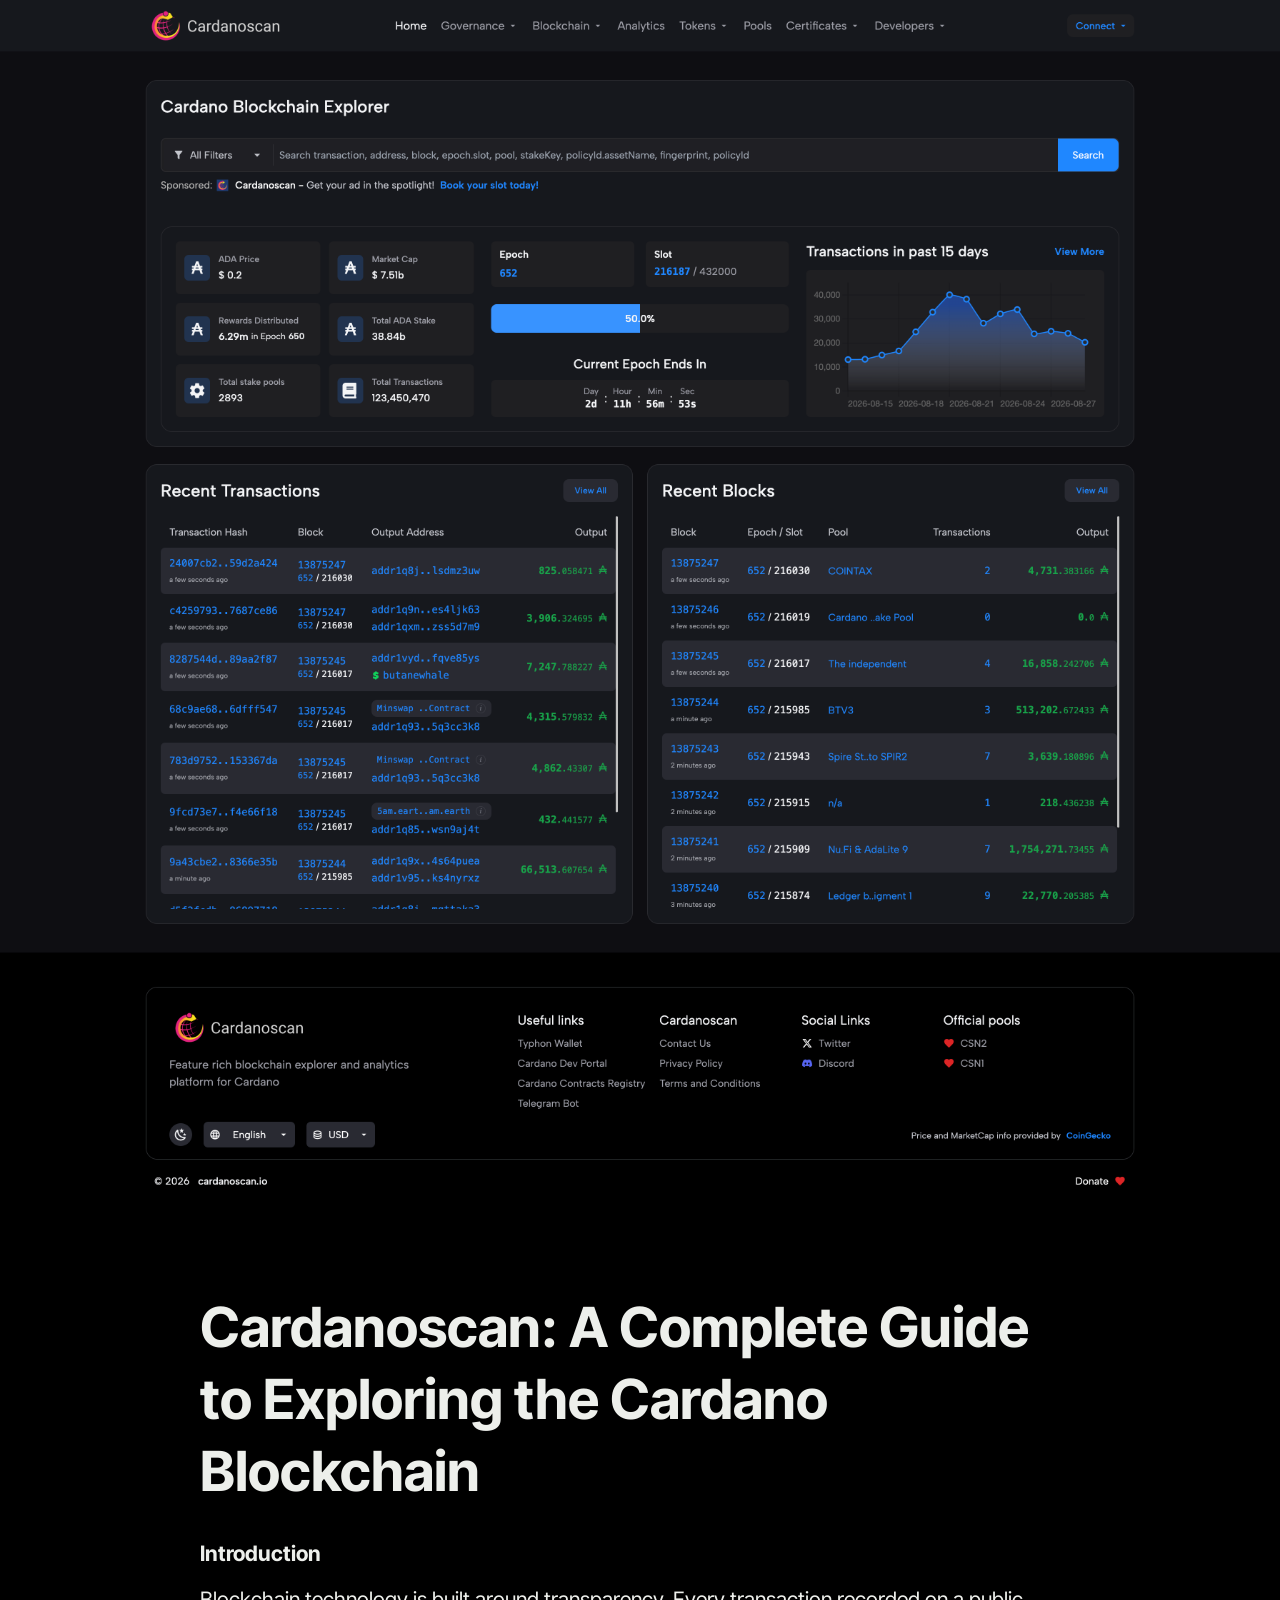
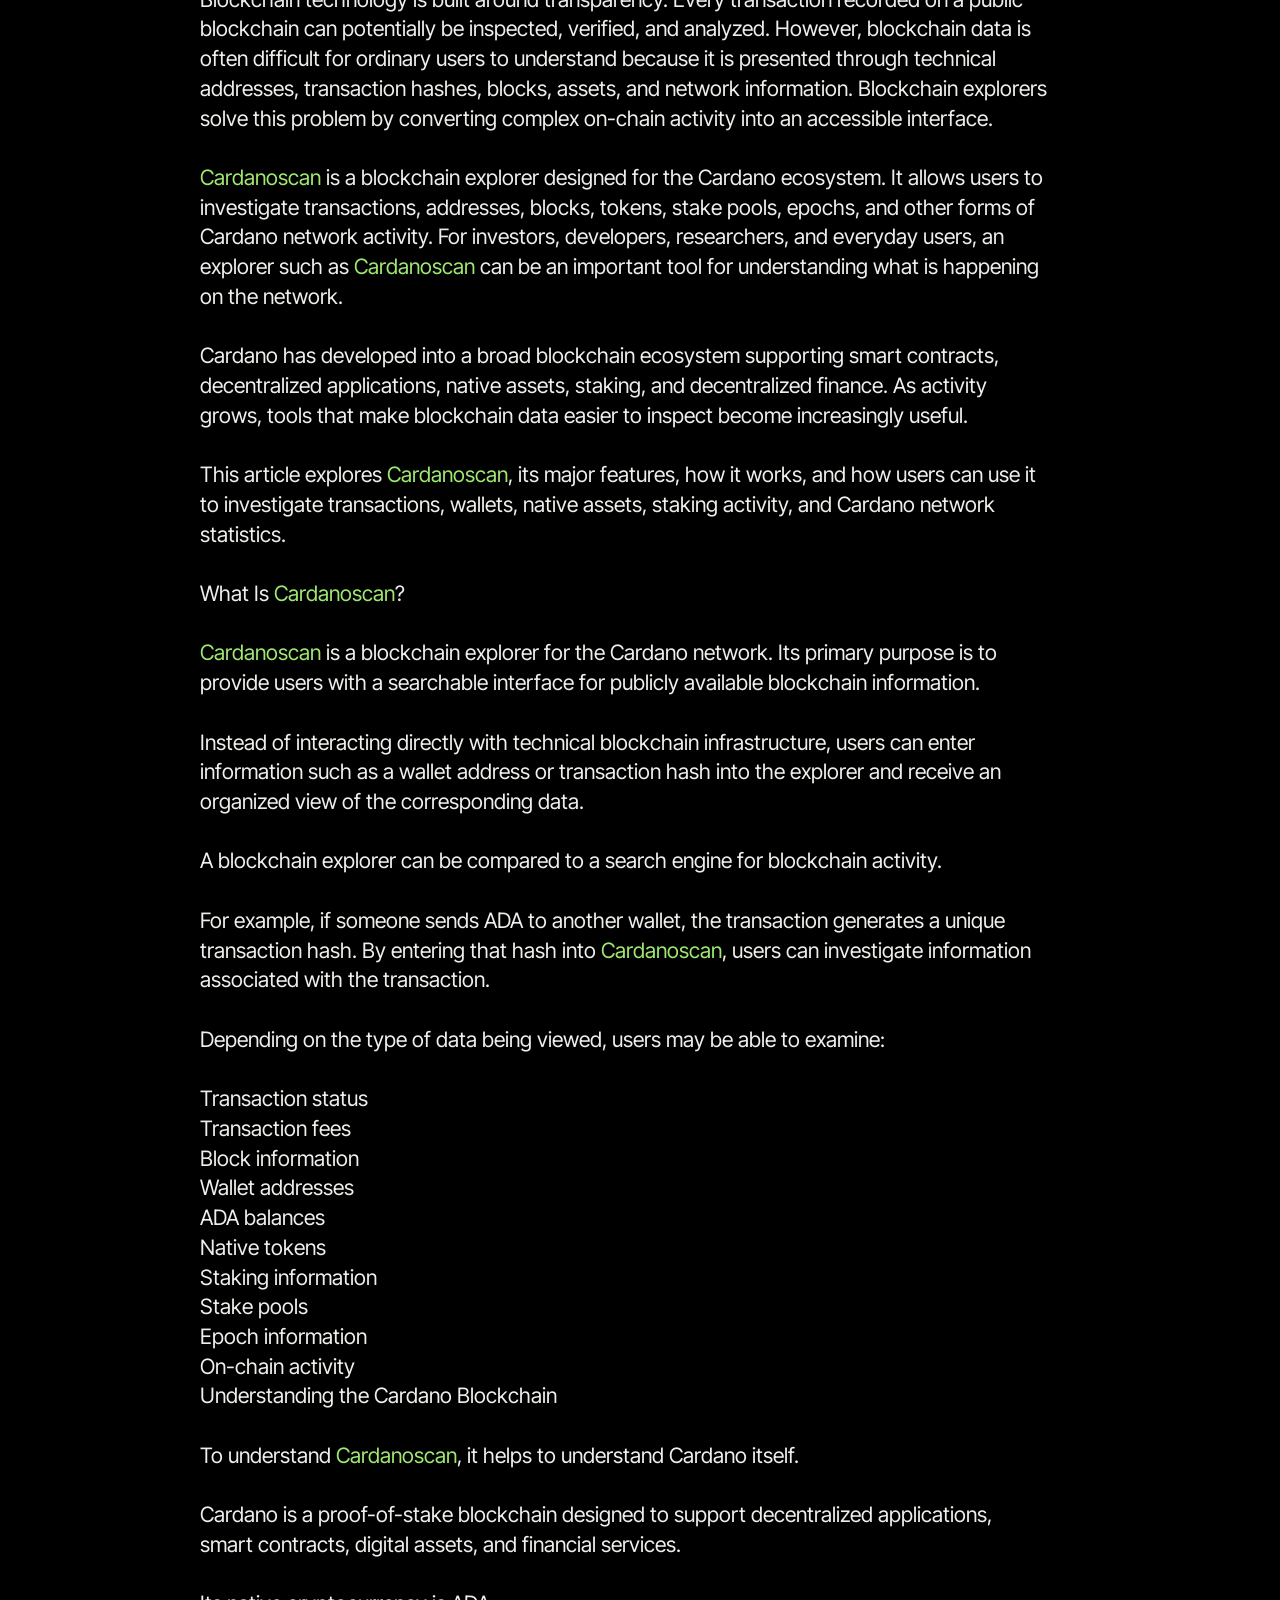
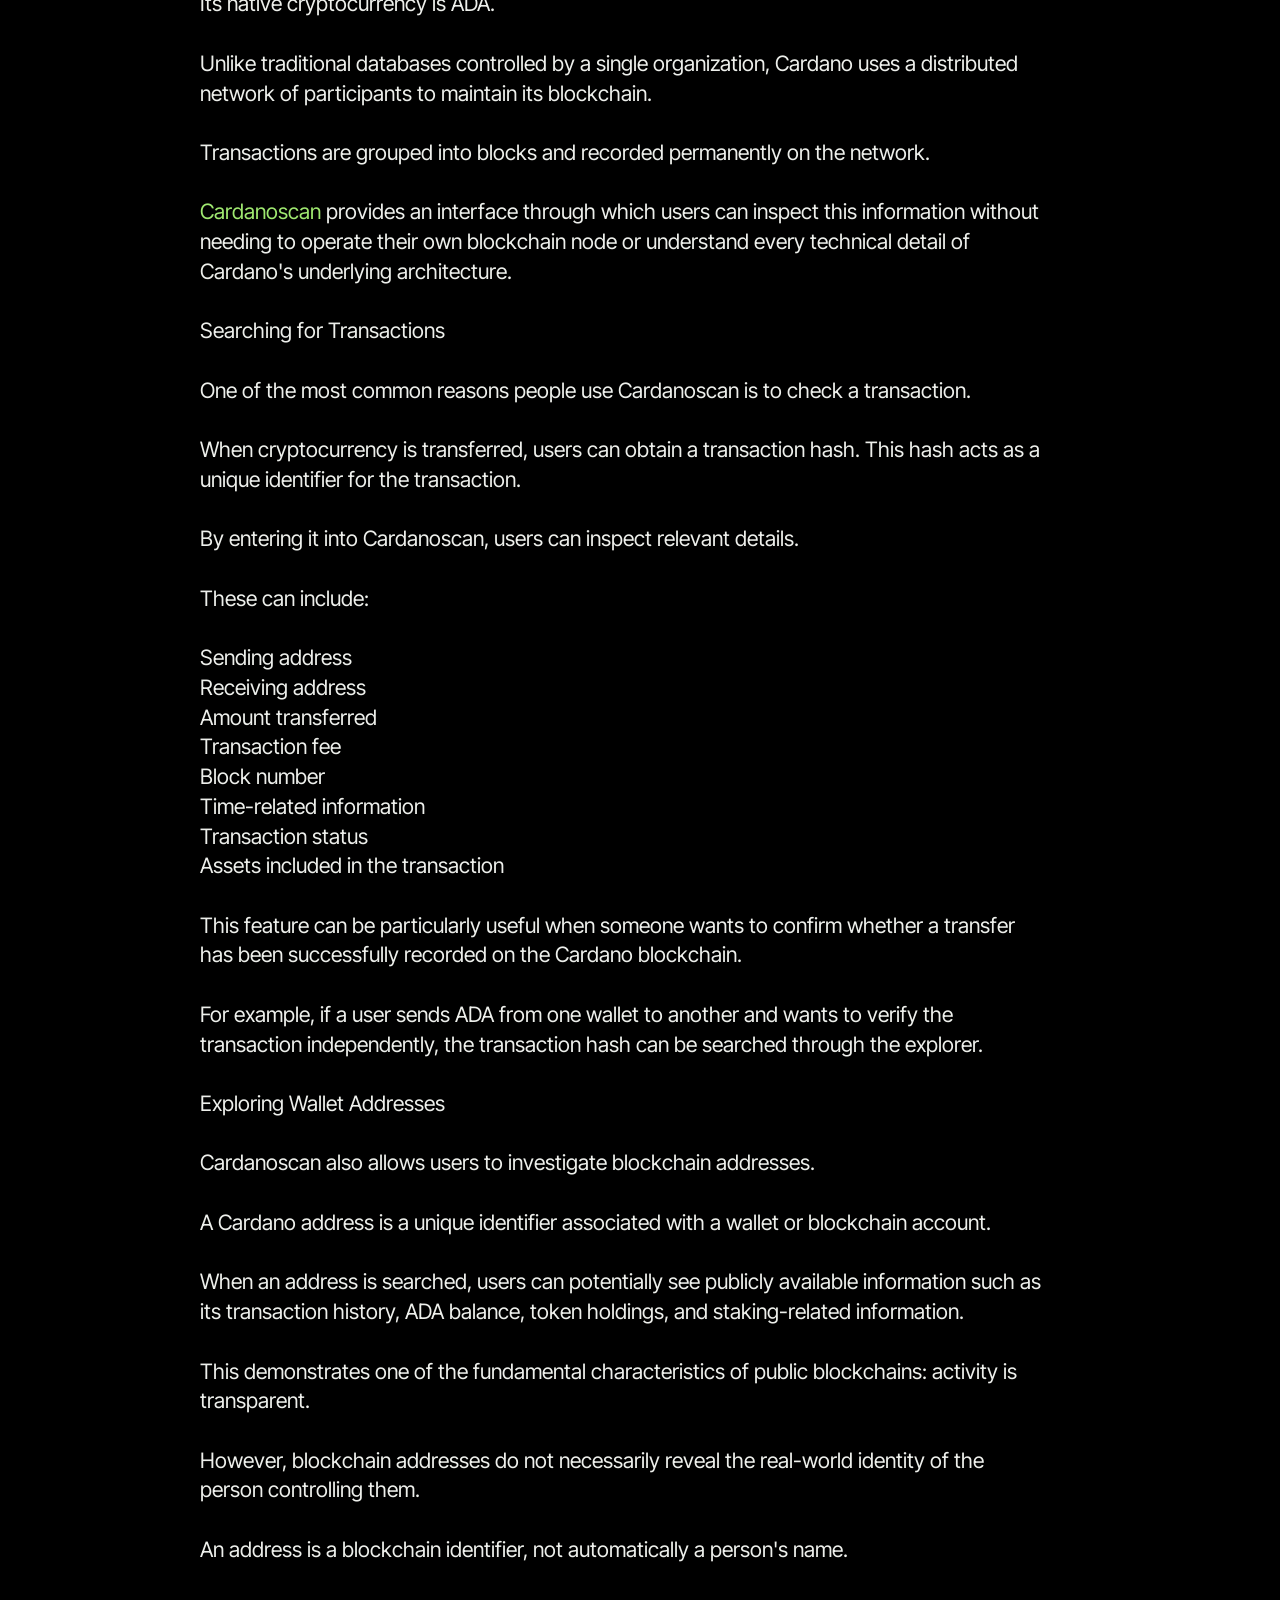
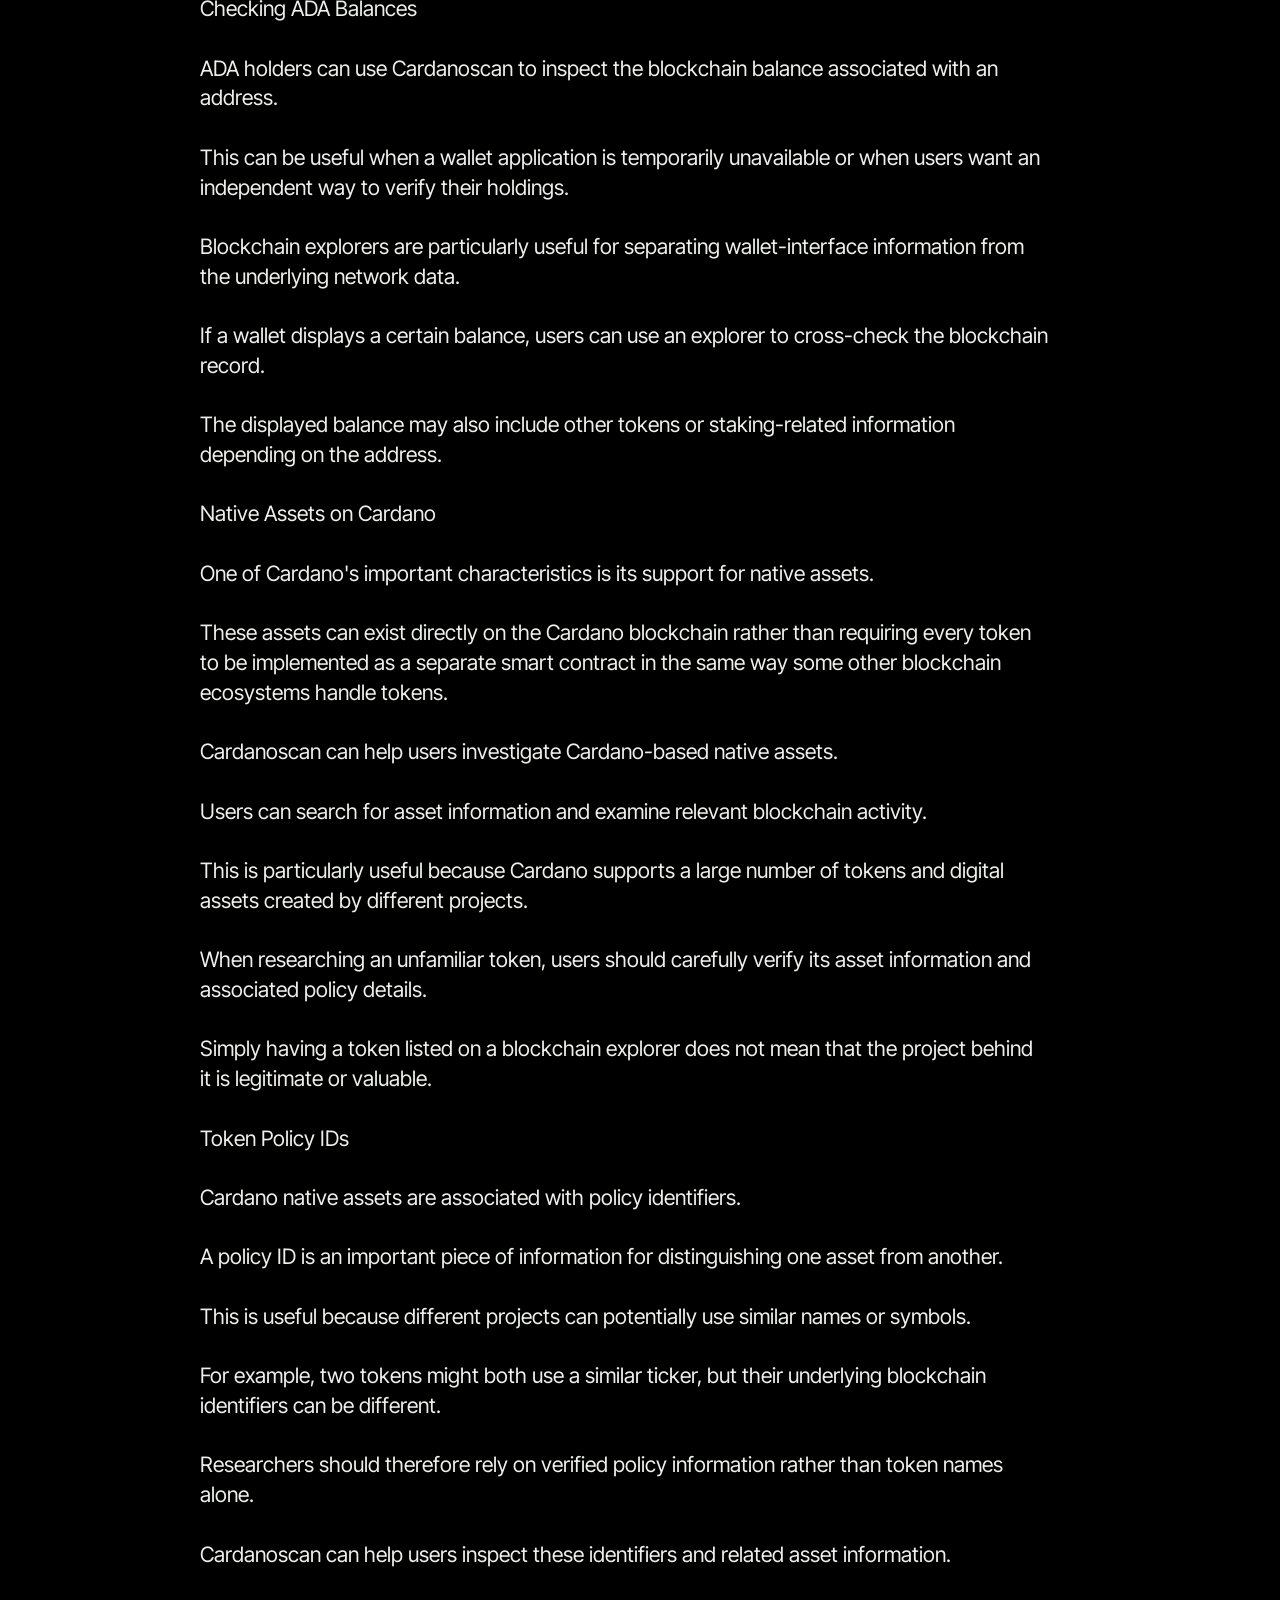
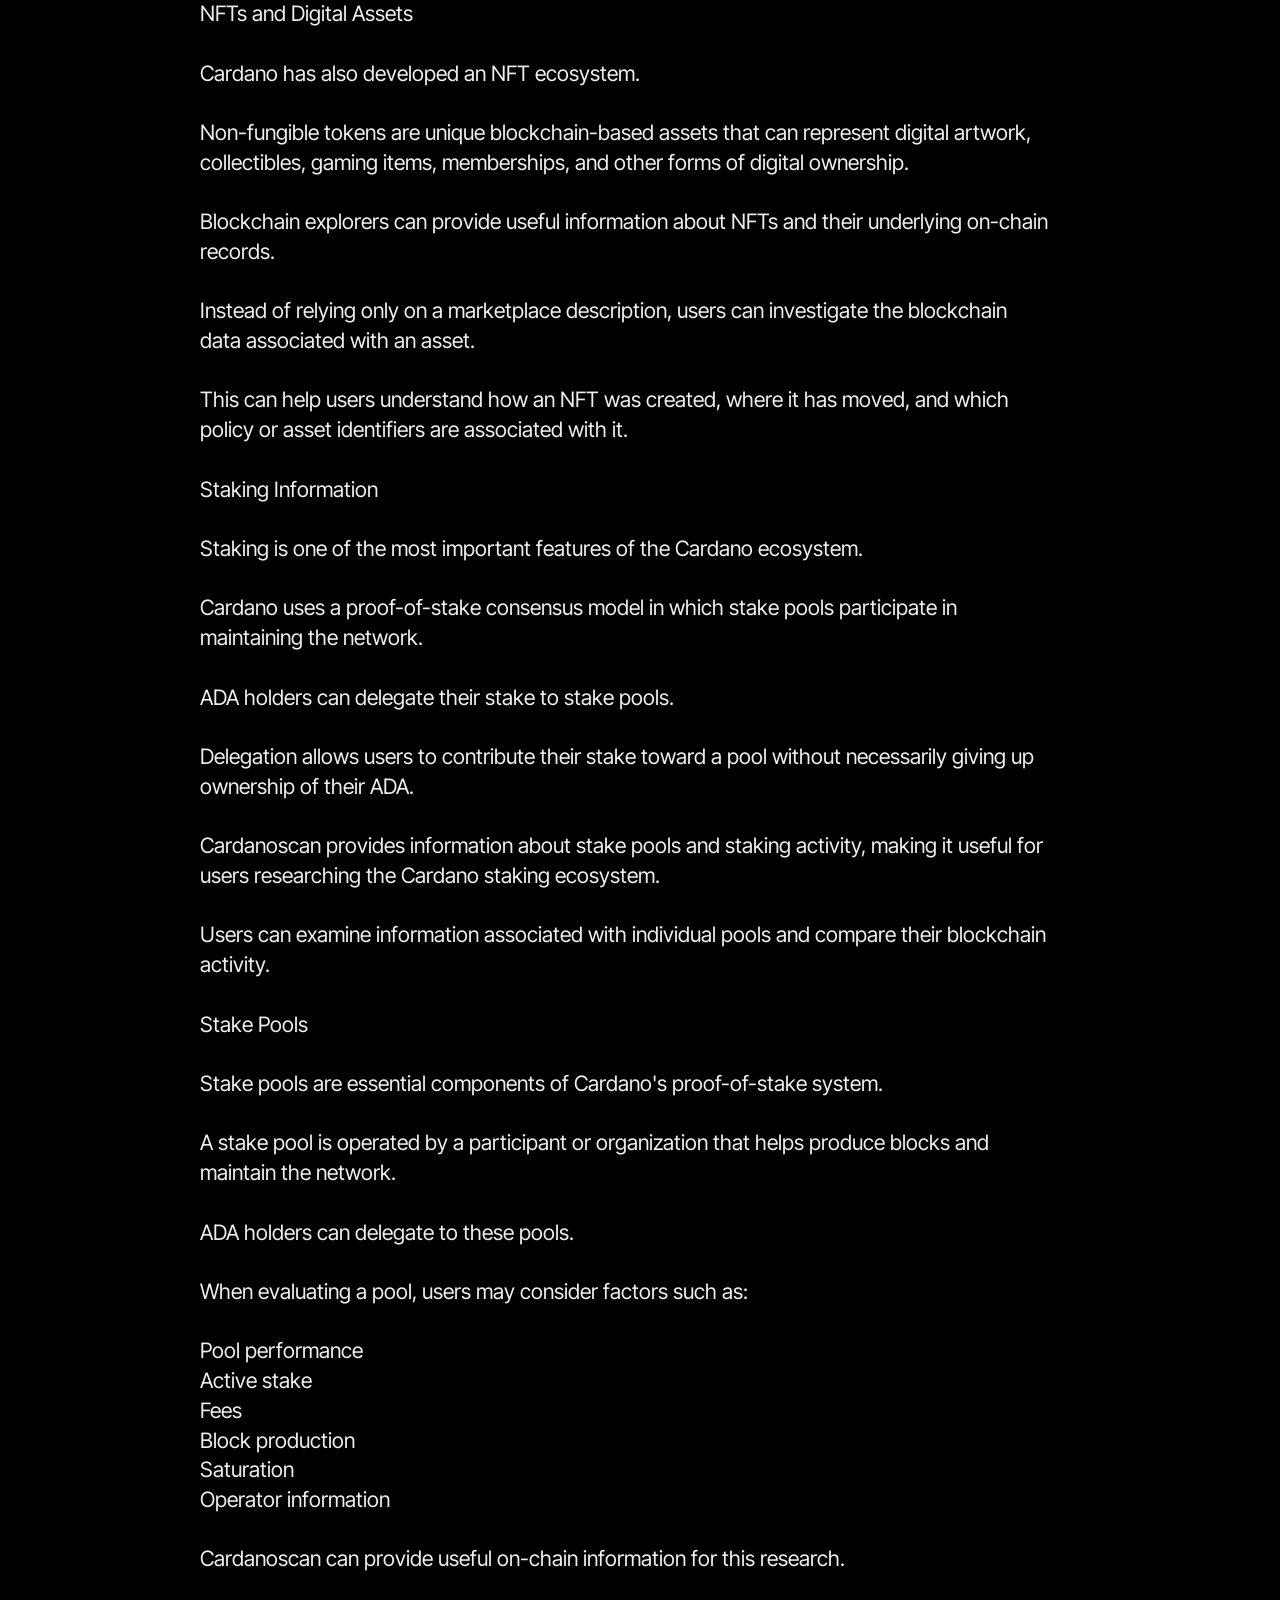
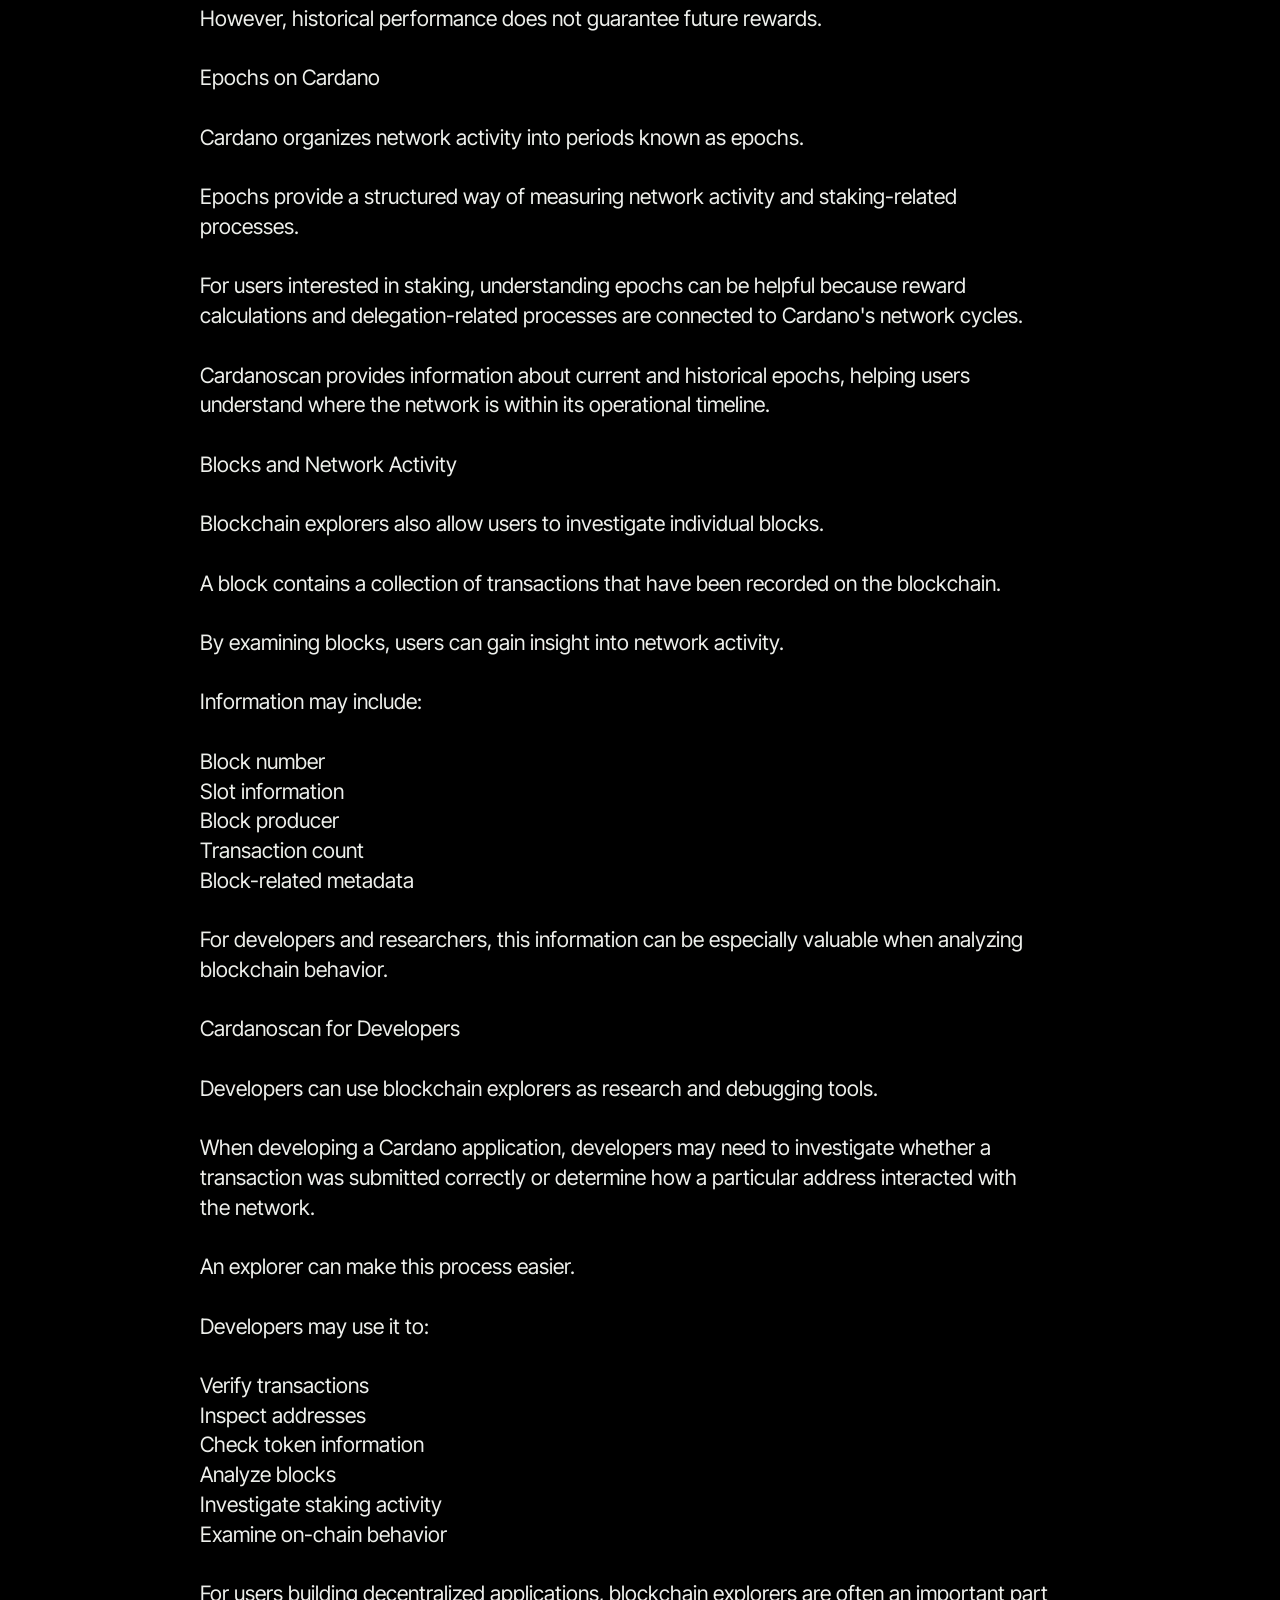
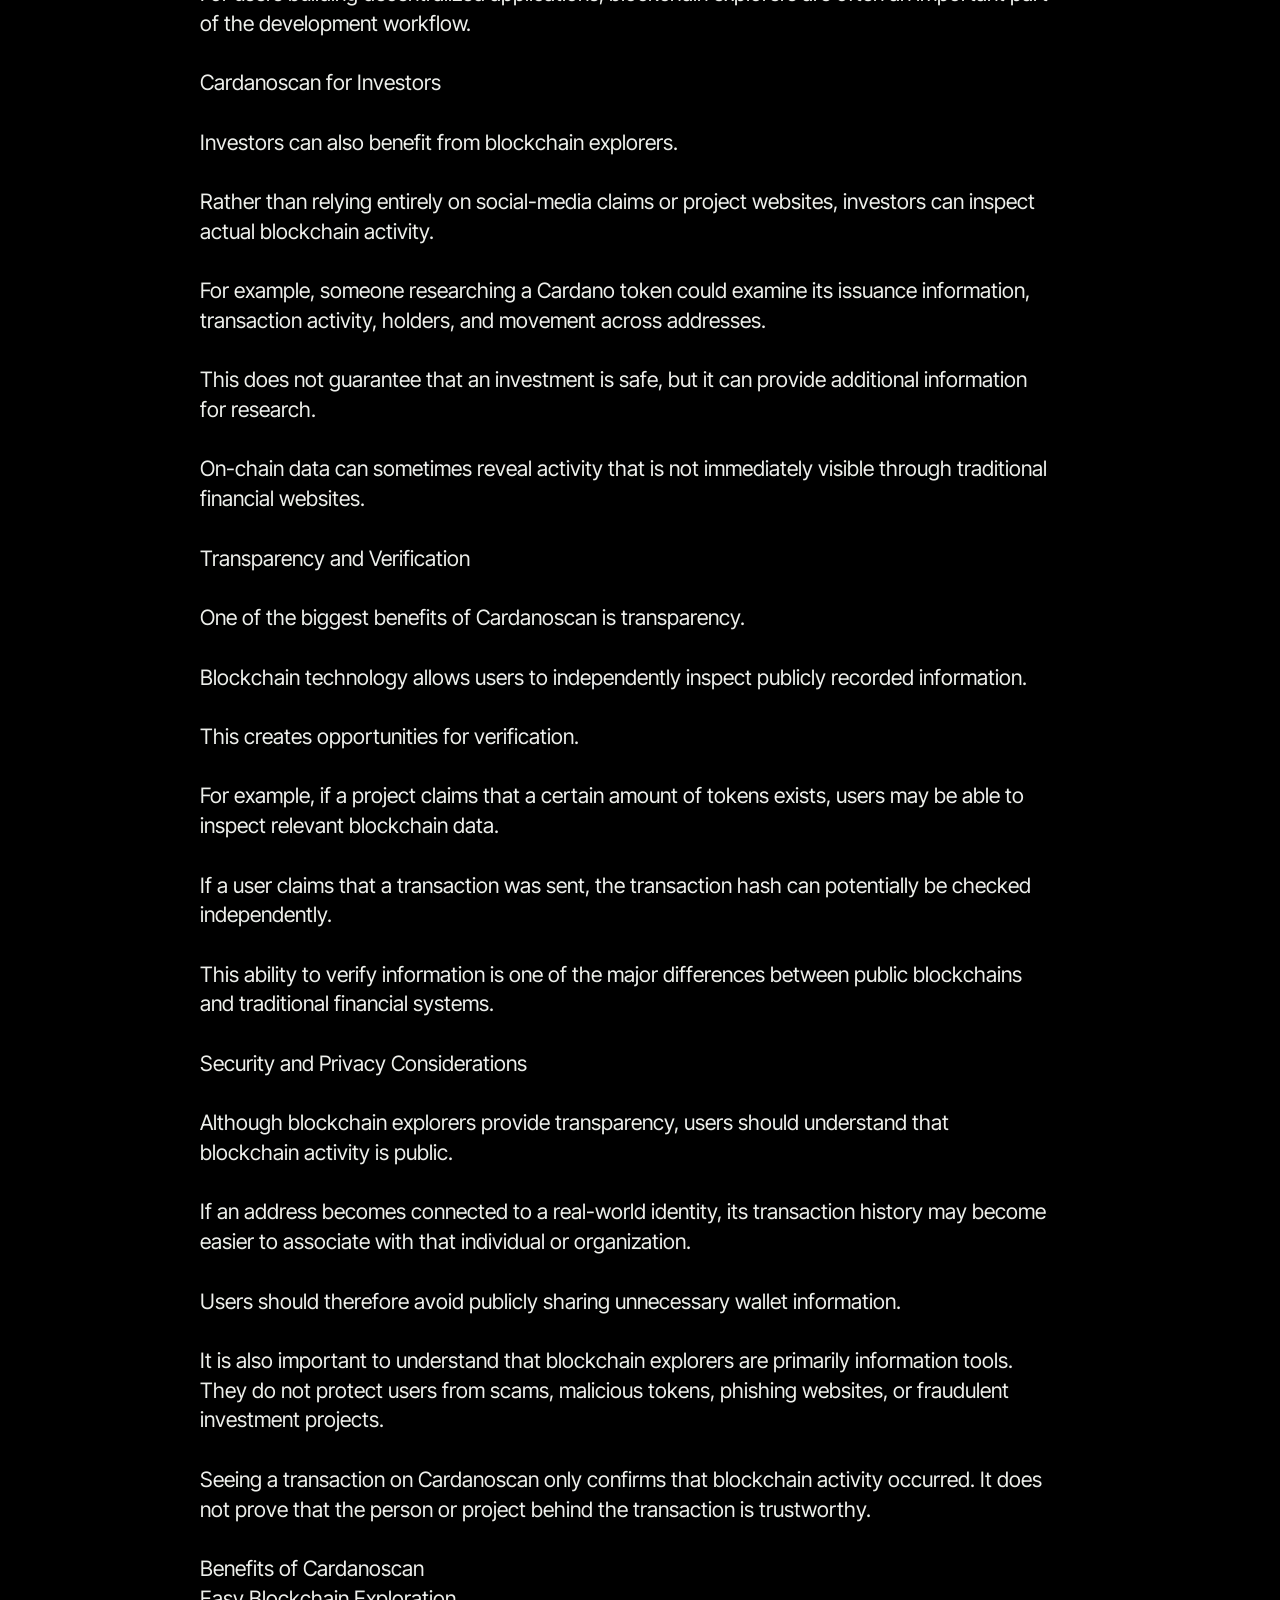
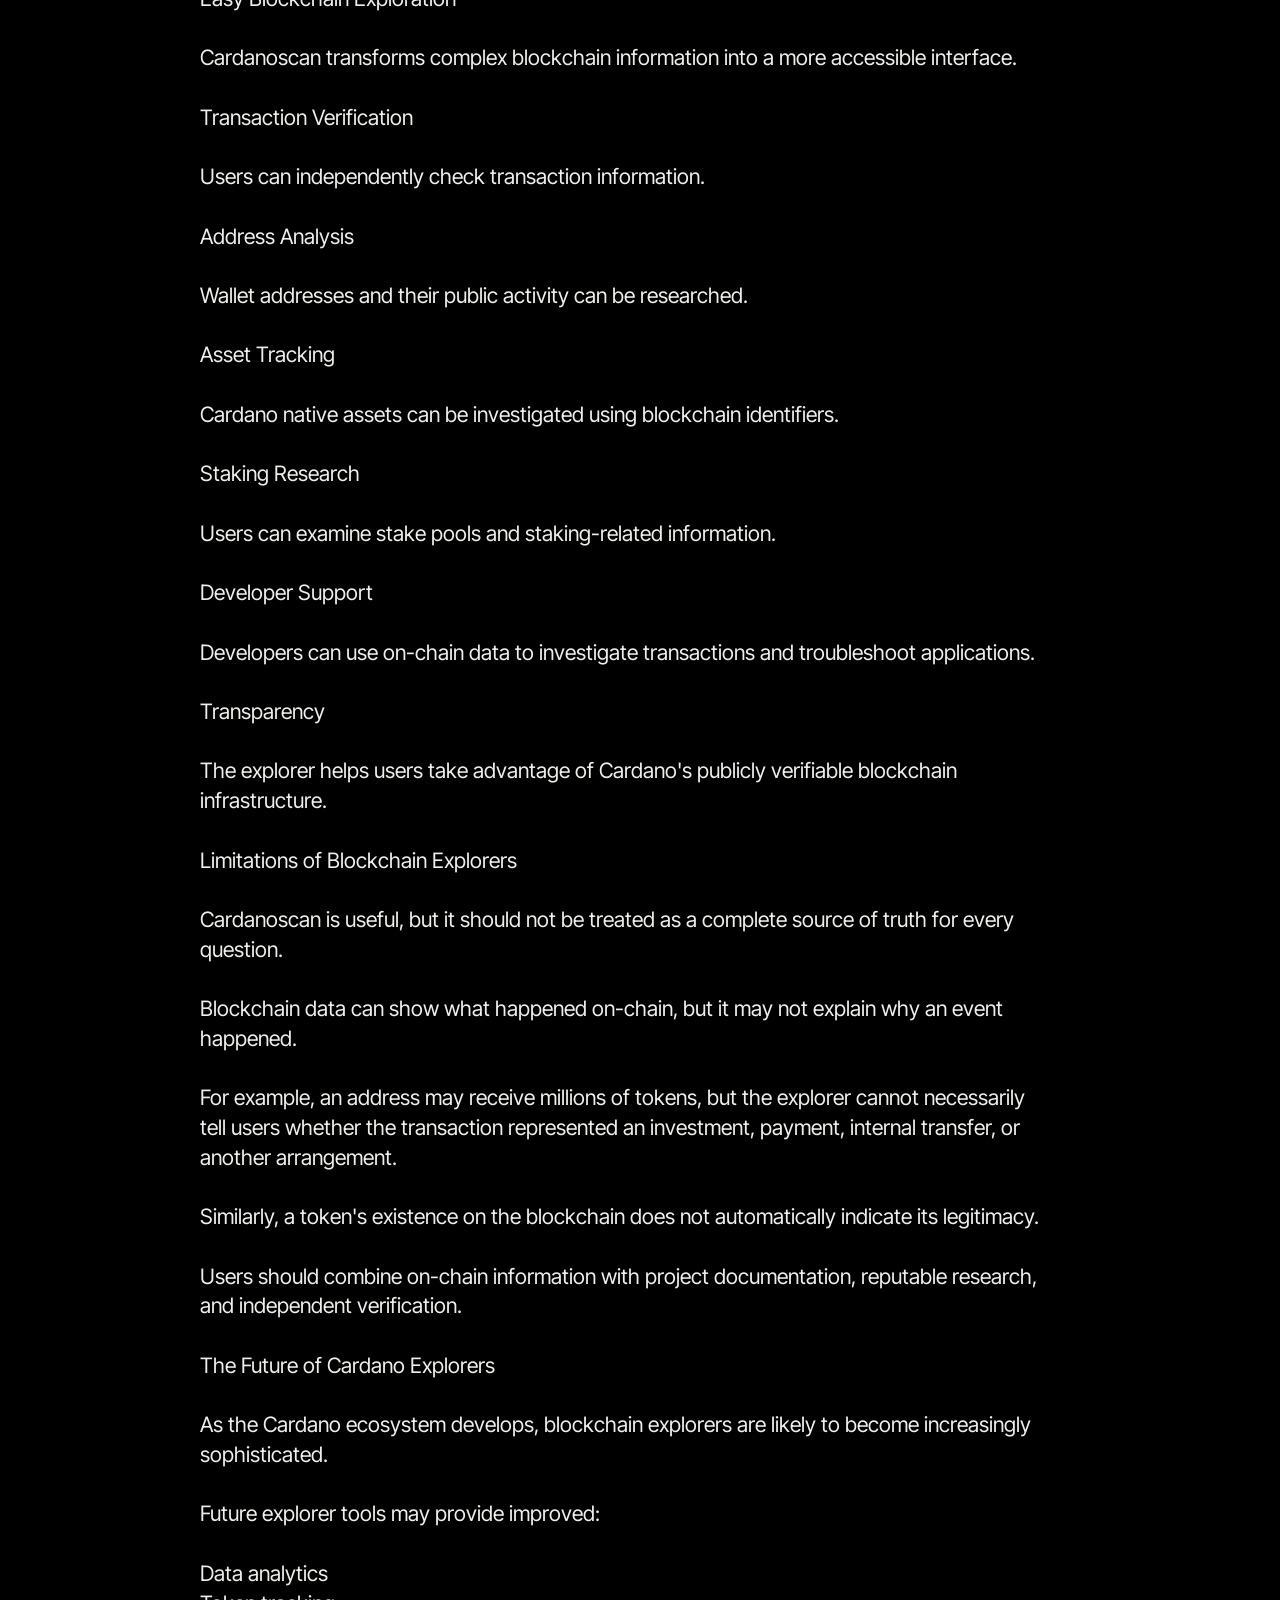
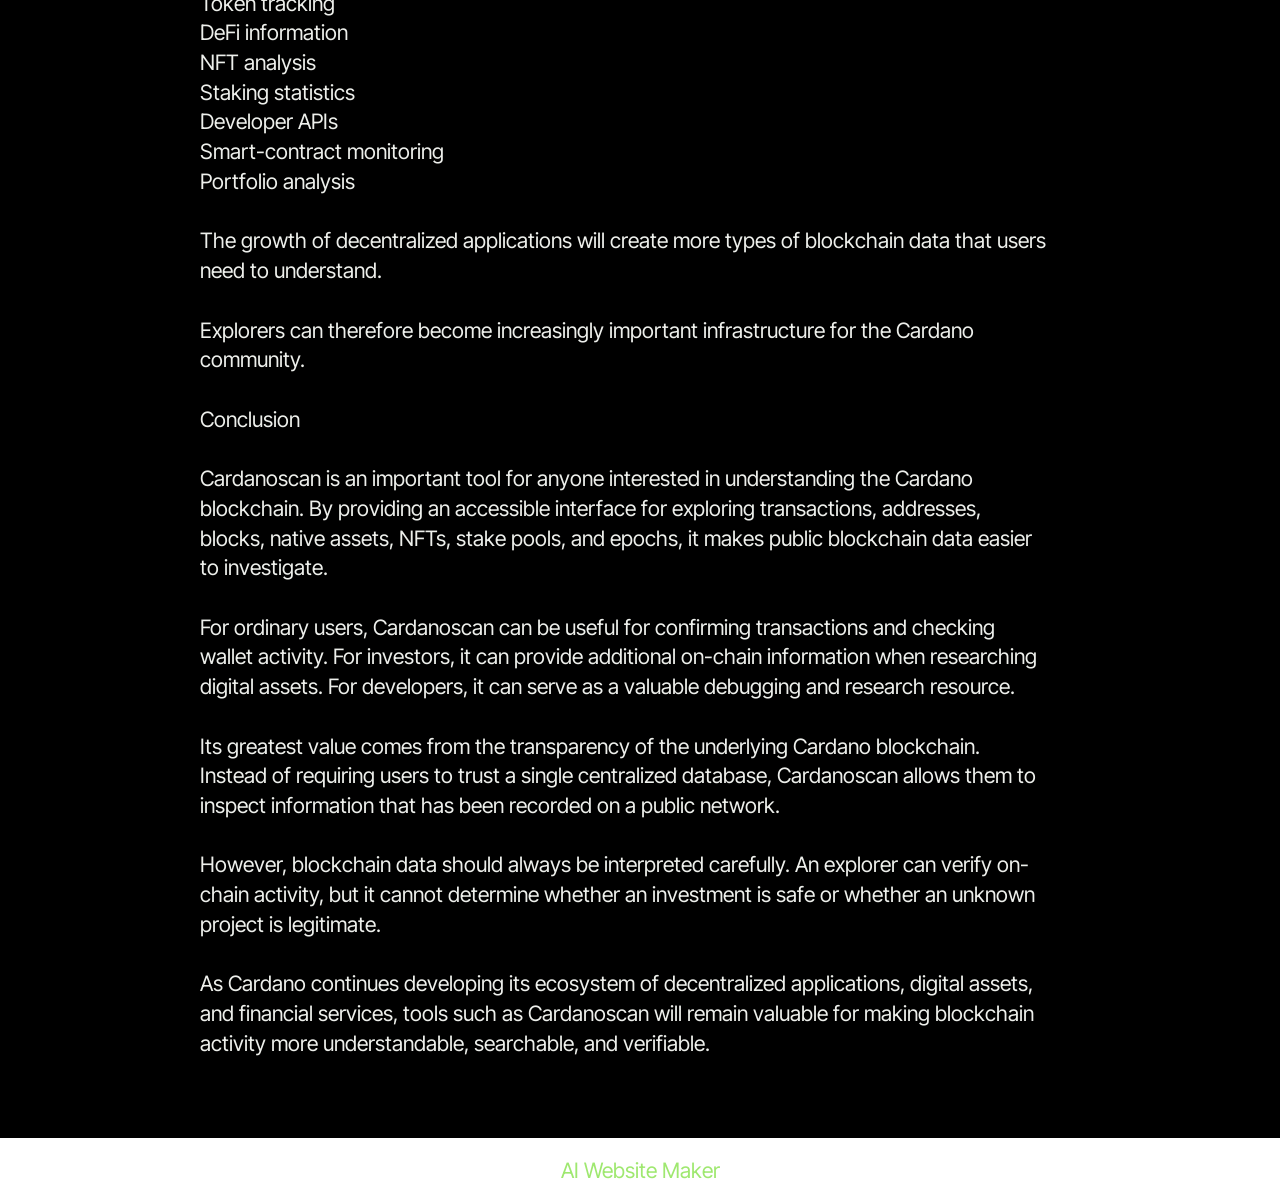
==== index.html @ 0cce39e1 "create github pages" ====
<!DOCTYPE html>
<html  >
<head>
  <!-- Site made with Mobirise Website Builder v6.1.12, https://mobirise.com -->
  <meta charset="UTF-8">
  <meta http-equiv="X-UA-Compatible" content="IE=edge">
  <meta name="generator" content="Mobirise v6.1.12, mobirise.com">
  <meta name="viewport" content="width=device-width, initial-scale=1, minimum-scale=1">
  <link rel="shortcut icon" href="assets/images/cardanoscan.png" type="image/x-icon">
  <meta name="description" content="Essential for NFT enthusiasts and creators who need to monitor and showcase their assets. Dynamic tool for visualizing NFTs. Cardano Scan. Cardano Scan.">
  
  
  <title>Cardanoscan™ - Cardano Explorer</title>
  <link rel="stylesheet" href="assets/bootstrap/css/bootstrap.min.css">
  <link rel="stylesheet" href="assets/theme/css/style.css">
  <link rel="preload" href="https://fonts.googleapis.com/css?family=Inter+Tight:100,200,300,400,500,600,700,800,900,100i,200i,300i,400i,500i,600i,700i,800i,900i&display=swap" as="style" onload="this.onload=null;this.rel='stylesheet'">
  <noscript><link rel="stylesheet" href="https://fonts.googleapis.com/css?family=Inter+Tight:100,200,300,400,500,600,700,800,900,100i,200i,300i,400i,500i,600i,700i,800i,900i&display=swap"></noscript>
  <link rel="preload" as="style" href="assets/mobirise/css/mbr-additional.css?v=ja7bqp"><link rel="stylesheet" href="assets/mobirise/css/mbr-additional.css?v=ja7bqp" type="text/css">

  
  
  
</head>
<body>
  
  <section data-bs-version="5.1" class="image03 cid-vtLUqslian" id="image04-0">
    

    <div class="image-block m-auto">
        <img src="assets/images/cardanoscan1.png" alt="cardanoscan">
        
    </div>
</section>

<section data-bs-version="5.1" class="article07 cid-vtLUqGFvKG" id="article07-1">
  

  
  
  <div class="container-fluid">
    <div class="row justify-content-center">
      <div class="card col-md-12 col-lg-10">
        <div class="card-wrapper">
          <h1 class="card-title mbr-fonts-style mbr-white mt-3 mb-4 display-2"><strong>Cardanoscan: A Complete Guide to Exploring the Cardano Blockchain</strong></h1>
          <div class="row card-box align-left">
            <div class="item features-without-image col-12">
              <div class="item-wrapper">
                <h2 class="mbr-section-subtitle mbr-fonts-style mb-3 display-7"><strong>Introduction</strong></h2>
                <p class="mbr-text mbr-fonts-style display-7">Blockchain technology is built around transparency. Every transaction recorded on a public blockchain can potentially be inspected, verified, and analyzed. However, blockchain data is often difficult for ordinary users to understand because it is presented through technical addresses, transaction hashes, blocks, assets, and network information. Blockchain explorers solve this problem by converting complex on-chain activity into an accessible interface.<br><br><a href="https://cardanoscan.io/" class="text-primary">Cardanoscan</a> is a blockchain explorer designed for the Cardano ecosystem. It allows users to investigate transactions, addresses, blocks, tokens, stake pools, epochs, and other forms of Cardano network activity. For investors, developers, researchers, and everyday users, an explorer such as <a href="https://cardanoscan.io/" class="text-primary">Cardanoscan</a> can be an important tool for understanding what is happening on the network.<br><br>Cardano has developed into a broad blockchain ecosystem supporting smart contracts, decentralized applications, native assets, staking, and decentralized finance. As activity grows, tools that make blockchain data easier to inspect become increasingly useful.<br><br>This article explores <a href="https://cardanoscan.io/" class="text-primary">Cardanoscan</a>, its major features, how it works, and how users can use it to investigate transactions, wallets, native assets, staking activity, and Cardano network statistics.<br><br>What Is <a href="https://cardanoscan.io/" class="text-primary">Cardanoscan</a>?<br><br><a href="https://cardanoscan.io/" class="text-primary">Cardanoscan</a> is a blockchain explorer for the Cardano network. Its primary purpose is to provide users with a searchable interface for publicly available blockchain information.<br><br>Instead of interacting directly with technical blockchain infrastructure, users can enter information such as a wallet address or transaction hash into the explorer and receive an organized view of the corresponding data.<br><br>A blockchain explorer can be compared to a search engine for blockchain activity.<br><br>For example, if someone sends ADA to another wallet, the transaction generates a unique transaction hash. By entering that hash into <a href="https://cardanoscan.io/" class="text-primary">Cardanoscan</a>, users can investigate information associated with the transaction.<br><br>Depending on the type of data being viewed, users may be able to examine:<br><br>Transaction status<br>Transaction fees<br>Block information<br>Wallet addresses<br>ADA balances<br>Native tokens<br>Staking information<br>Stake pools<br>Epoch information<br>On-chain activity<br>Understanding the Cardano Blockchain<br><br>To understand <a href="https://cardanoscan.io/" class="text-primary">Cardanoscan</a>, it helps to understand Cardano itself.<br><br>Cardano is a proof-of-stake blockchain designed to support decentralized applications, smart contracts, digital assets, and financial services.<br><br>Its native cryptocurrency is ADA.<br><br>Unlike traditional databases controlled by a single organization, Cardano uses a distributed network of participants to maintain its blockchain.<br><br>Transactions are grouped into blocks and recorded permanently on the network.<br><br><a href="https://cardanoscan.io/" class="text-primary">Cardanoscan</a> provides an interface through which users can inspect this information without needing to operate their own blockchain node or understand every technical detail of Cardano's underlying architecture.<br><br>Searching for Transactions<br><br>One of the most common reasons people use Cardanoscan is to check a transaction.<br><br>When cryptocurrency is transferred, users can obtain a transaction hash. This hash acts as a unique identifier for the transaction.<br><br>By entering it into Cardanoscan, users can inspect relevant details.<br><br>These can include:<br><br>Sending address<br>Receiving address<br>Amount transferred<br>Transaction fee<br>Block number<br>Time-related information<br>Transaction status<br>Assets included in the transaction<br><br>This feature can be particularly useful when someone wants to confirm whether a transfer has been successfully recorded on the Cardano blockchain.<br><br>For example, if a user sends ADA from one wallet to another and wants to verify the transaction independently, the transaction hash can be searched through the explorer.<br><br>Exploring Wallet Addresses<br><br>Cardanoscan also allows users to investigate blockchain addresses.<br><br>A Cardano address is a unique identifier associated with a wallet or blockchain account.<br><br>When an address is searched, users can potentially see publicly available information such as its transaction history, ADA balance, token holdings, and staking-related information.<br><br>This demonstrates one of the fundamental characteristics of public blockchains: activity is transparent.<br><br>However, blockchain addresses do not necessarily reveal the real-world identity of the person controlling them.<br><br>An address is a blockchain identifier, not automatically a person's name.<br><br>Checking ADA Balances<br><br>ADA holders can use Cardanoscan to inspect the blockchain balance associated with an address.<br><br>This can be useful when a wallet application is temporarily unavailable or when users want an independent way to verify their holdings.<br><br>Blockchain explorers are particularly useful for separating wallet-interface information from the underlying network data.<br><br>If a wallet displays a certain balance, users can use an explorer to cross-check the blockchain record.<br><br>The displayed balance may also include other tokens or staking-related information depending on the address.<br><br>Native Assets on Cardano<br><br>One of Cardano's important characteristics is its support for native assets.<br><br>These assets can exist directly on the Cardano blockchain rather than requiring every token to be implemented as a separate smart contract in the same way some other blockchain ecosystems handle tokens.<br><br>Cardanoscan can help users investigate Cardano-based native assets.<br><br>Users can search for asset information and examine relevant blockchain activity.<br><br>This is particularly useful because Cardano supports a large number of tokens and digital assets created by different projects.<br><br>When researching an unfamiliar token, users should carefully verify its asset information and associated policy details.<br><br>Simply having a token listed on a blockchain explorer does not mean that the project behind it is legitimate or valuable.<br><br>Token Policy IDs<br><br>Cardano native assets are associated with policy identifiers.<br><br>A policy ID is an important piece of information for distinguishing one asset from another.<br><br>This is useful because different projects can potentially use similar names or symbols.<br><br>For example, two tokens might both use a similar ticker, but their underlying blockchain identifiers can be different.<br><br>Researchers should therefore rely on verified policy information rather than token names alone.<br><br>Cardanoscan can help users inspect these identifiers and related asset information.<br><br>NFTs and Digital Assets<br><br>Cardano has also developed an NFT ecosystem.<br><br>Non-fungible tokens are unique blockchain-based assets that can represent digital artwork, collectibles, gaming items, memberships, and other forms of digital ownership.<br><br>Blockchain explorers can provide useful information about NFTs and their underlying on-chain records.<br><br>Instead of relying only on a marketplace description, users can investigate the blockchain data associated with an asset.<br><br>This can help users understand how an NFT was created, where it has moved, and which policy or asset identifiers are associated with it.<br><br>Staking Information<br><br>Staking is one of the most important features of the Cardano ecosystem.<br><br>Cardano uses a proof-of-stake consensus model in which stake pools participate in maintaining the network.<br><br>ADA holders can delegate their stake to stake pools.<br><br>Delegation allows users to contribute their stake toward a pool without necessarily giving up ownership of their ADA.<br><br>Cardanoscan provides information about stake pools and staking activity, making it useful for users researching the Cardano staking ecosystem.<br><br>Users can examine information associated with individual pools and compare their blockchain activity.<br><br>Stake Pools<br><br>Stake pools are essential components of Cardano's proof-of-stake system.<br><br>A stake pool is operated by a participant or organization that helps produce blocks and maintain the network.<br><br>ADA holders can delegate to these pools.<br><br>When evaluating a pool, users may consider factors such as:<br><br>Pool performance<br>Active stake<br>Fees<br>Block production<br>Saturation<br>Operator information<br><br>Cardanoscan can provide useful on-chain information for this research.<br><br>However, historical performance does not guarantee future rewards.<br><br>Epochs on Cardano<br><br>Cardano organizes network activity into periods known as epochs.<br><br>Epochs provide a structured way of measuring network activity and staking-related processes.<br><br>For users interested in staking, understanding epochs can be helpful because reward calculations and delegation-related processes are connected to Cardano's network cycles.<br><br>Cardanoscan provides information about current and historical epochs, helping users understand where the network is within its operational timeline.<br><br>Blocks and Network Activity<br><br>Blockchain explorers also allow users to investigate individual blocks.<br><br>A block contains a collection of transactions that have been recorded on the blockchain.<br><br>By examining blocks, users can gain insight into network activity.<br><br>Information may include:<br><br>Block number<br>Slot information<br>Block producer<br>Transaction count<br>Block-related metadata<br><br>For developers and researchers, this information can be especially valuable when analyzing blockchain behavior.<br><br>Cardanoscan for Developers<br><br>Developers can use blockchain explorers as research and debugging tools.<br><br>When developing a Cardano application, developers may need to investigate whether a transaction was submitted correctly or determine how a particular address interacted with the network.<br><br>An explorer can make this process easier.<br><br>Developers may use it to:<br><br>Verify transactions<br>Inspect addresses<br>Check token information<br>Analyze blocks<br>Investigate staking activity<br>Examine on-chain behavior<br><br>For users building decentralized applications, blockchain explorers are often an important part of the development workflow.<br><br>Cardanoscan for Investors<br><br>Investors can also benefit from blockchain explorers.<br><br>Rather than relying entirely on social-media claims or project websites, investors can inspect actual blockchain activity.<br><br>For example, someone researching a Cardano token could examine its issuance information, transaction activity, holders, and movement across addresses.<br><br>This does not guarantee that an investment is safe, but it can provide additional information for research.<br><br>On-chain data can sometimes reveal activity that is not immediately visible through traditional financial websites.<br><br>Transparency and Verification<br><br>One of the biggest benefits of Cardanoscan is transparency.<br><br>Blockchain technology allows users to independently inspect publicly recorded information.<br><br>This creates opportunities for verification.<br><br>For example, if a project claims that a certain amount of tokens exists, users may be able to inspect relevant blockchain data.<br><br>If a user claims that a transaction was sent, the transaction hash can potentially be checked independently.<br><br>This ability to verify information is one of the major differences between public blockchains and traditional financial systems.<br><br>Security and Privacy Considerations<br><br>Although blockchain explorers provide transparency, users should understand that blockchain activity is public.<br><br>If an address becomes connected to a real-world identity, its transaction history may become easier to associate with that individual or organization.<br><br>Users should therefore avoid publicly sharing unnecessary wallet information.<br><br>It is also important to understand that blockchain explorers are primarily information tools. They do not protect users from scams, malicious tokens, phishing websites, or fraudulent investment projects.<br><br>Seeing a transaction on Cardanoscan only confirms that blockchain activity occurred. It does not prove that the person or project behind the transaction is trustworthy.<br><br>Benefits of Cardanoscan<br>Easy Blockchain Exploration<br><br>Cardanoscan transforms complex blockchain information into a more accessible interface.<br><br>Transaction Verification<br><br>Users can independently check transaction information.<br><br>Address Analysis<br><br>Wallet addresses and their public activity can be researched.<br><br>Asset Tracking<br><br>Cardano native assets can be investigated using blockchain identifiers.<br><br>Staking Research<br><br>Users can examine stake pools and staking-related information.<br><br>Developer Support<br><br>Developers can use on-chain data to investigate transactions and troubleshoot applications.<br><br>Transparency<br><br>The explorer helps users take advantage of Cardano's publicly verifiable blockchain infrastructure.<br><br>Limitations of Blockchain Explorers<br><br>Cardanoscan is useful, but it should not be treated as a complete source of truth for every question.<br><br>Blockchain data can show what happened on-chain, but it may not explain why an event happened.<br><br>For example, an address may receive millions of tokens, but the explorer cannot necessarily tell users whether the transaction represented an investment, payment, internal transfer, or another arrangement.<br><br>Similarly, a token's existence on the blockchain does not automatically indicate its legitimacy.<br><br>Users should combine on-chain information with project documentation, reputable research, and independent verification.<br><br>The Future of Cardano Explorers<br><br>As the Cardano ecosystem develops, blockchain explorers are likely to become increasingly sophisticated.<br><br>Future explorer tools may provide improved:<br><br>Data analytics<br>Token tracking<br>DeFi information<br>NFT analysis<br>Staking statistics<br>Developer APIs<br>Smart-contract monitoring<br>Portfolio analysis<br><br>The growth of decentralized applications will create more types of blockchain data that users need to understand.<br><br>Explorers can therefore become increasingly important infrastructure for the Cardano community.<br><br>Conclusion<br><br>Cardanoscan is an important tool for anyone interested in understanding the Cardano blockchain. By providing an accessible interface for exploring transactions, addresses, blocks, native assets, NFTs, stake pools, and epochs, it makes public blockchain data easier to investigate.<br><br>For ordinary users, Cardanoscan can be useful for confirming transactions and checking wallet activity. For investors, it can provide additional on-chain information when researching digital assets. For developers, it can serve as a valuable debugging and research resource.<br><br>Its greatest value comes from the transparency of the underlying Cardano blockchain. Instead of requiring users to trust a single centralized database, Cardanoscan allows them to inspect information that has been recorded on a public network.<br><br>However, blockchain data should always be interpreted carefully. An explorer can verify on-chain activity, but it cannot determine whether an investment is safe or whether an unknown project is legitimate.<br><br>As Cardano continues developing its ecosystem of decentralized applications, digital assets, and financial services, tools such as Cardanoscan will remain valuable for making blockchain activity more understandable, searchable, and verifiable.</p>
              </div>
            </div>
            
            
            
          </div>
          
        </div>
      </div>
    </div>
  </div>
</section><section class="display-7" style="padding: 0;align-items: center;justify-content: center;flex-wrap: wrap;    align-content: center;display: flex;position: relative;height: 4rem;"><a href="https://mobiri.se/2992253" style="flex: 1 1;height: 4rem;position: absolute;width: 100%;z-index: 1;"><img alt="" style="height: 4rem;" src="[data-uri]"></a><p style="margin: 0;text-align: center;" class="display-7">&#8204;</p><a style="z-index:1" href="https://mobirise.com/builder/ai-website-maker.html">AI Website Maker</a></section><script src="assets/bootstrap/js/bootstrap.bundle.min.js"></script>  <script src="assets/smoothscroll/smooth-scroll.js"></script>  <script src="assets/ytplayer/index.js"></script>  <script src="assets/theme/js/script.js"></script>  
  
  
</body>
</html>
---- assets/theme/css/style.css ----
@charset "UTF-8";
section {
  background-color: #ffffff;
}

body {
  font-style: normal;
  line-height: 1.5;
  font-weight: 400;
  color: #232323;
  position: relative;
}

button {
  background-color: transparent;
  border-color: transparent;
}

.embla__button,
.carousel-control {
  background-color: #edefea !important;
  opacity: 0.8 !important;
  color: #464845 !important;
  border-color: #edefea !important;
}

.carousel .close,
.modalWindow .close {
  background-color: #edefea !important;
  color: #464845 !important;
  border-color: #edefea !important;
  opacity: 0.8 !important;
}

.carousel .close:hover,
.modalWindow .close:hover {
  opacity: 1 !important;
}

.carousel-indicators li {
  background-color: #edefea !important;
  border: 2px solid #464845 !important;
}

.carousel-indicators li:hover,
.carousel-indicators li:active {
  opacity: 0.8 !important;
}

.embla__button:hover,
.carousel-control:hover {
  background-color: #edefea !important;
  opacity: 1 !important;
}

.modalWindow-video-container {
  height: 80%;
}

section,
.container,
.container-fluid {
  position: relative;
  word-wrap: break-word;
}

a.mbr-iconfont:hover {
  text-decoration: none;
}

.article .lead p,
.article .lead ul,
.article .lead ol,
.article .lead pre,
.article .lead blockquote {
  margin-bottom: 0;
}

a {
  font-style: normal;
  font-weight: 400;
  cursor: pointer;
}
a, a:hover {
  text-decoration: none;
}

.mbr-section-title {
  font-style: normal;
  line-height: 1.3;
}

.mbr-section-subtitle {
  line-height: 1.3;
}

.mbr-text {
  font-style: normal;
  line-height: 1.7;
}

h1,
h2,
h3,
h4,
h5,
h6,
.display-1,
.display-2,
.display-4,
.display-5,
.display-7,
span,
p,
a {
  line-height: 1;
  word-break: break-word;
  word-wrap: break-word;
  font-weight: 400;
}

b,
strong {
  font-weight: bold;
}

input:-webkit-autofill, input:-webkit-autofill:hover, input:-webkit-autofill:focus, input:-webkit-autofill:active {
  transition-delay: 9999s;
  -webkit-transition-property: background-color, color;
  transition-property: background-color, color;
}

textarea[type=hidden] {
  display: none;
}

section {
  background-position: 50% 50%;
  background-repeat: no-repeat;
  background-size: cover;
}
section .mbr-background-video,
section .mbr-background-video-preview {
  position: absolute;
  bottom: 0;
  left: 0;
  right: 0;
  top: 0;
}

.hidden {
  visibility: hidden;
}

.mbr-z-index20 {
  z-index: 20;
}

/*! Base colors */
.mbr-white {
  color: #ffffff;
}

.mbr-black {
  color: #111111;
}

.mbr-bg-white {
  background-color: #ffffff;
}

.mbr-bg-black {
  background-color: #000000;
}

/*! Text-aligns */
.align-left {
  text-align: left;
}

.align-center {
  text-align: center;
}

.align-right {
  text-align: right;
}

/*! Font-weight  */
.mbr-light {
  font-weight: 300;
}

.mbr-regular {
  font-weight: 400;
}

.mbr-semibold {
  font-weight: 500;
}

.mbr-bold {
  font-weight: 700;
}

/*! Media  */
.media-content {
  flex-basis: 100%;
}

.media-container-row {
  display: flex;
  flex-direction: row;
  flex-wrap: wrap;
  justify-content: center;
  align-content: center;
  align-items: start;
}
.media-container-row .media-size-item {
  width: 400px;
}

.media-container-column {
  display: flex;
  flex-direction: column;
  flex-wrap: wrap;
  justify-content: center;
  align-content: center;
  align-items: stretch;
}
.media-container-column > * {
  width: 100%;
}

@media (min-width: 992px) {
  .media-container-row {
    flex-wrap: nowrap;
  }
}
figure {
  margin-bottom: 0;
  overflow: hidden;
}

figure[mbr-media-size] {
  transition: width 0.1s;
}

img,
iframe {
  display: block;
  width: 100%;
}

.card {
  background-color: transparent;
  border: none;
}

.card-box {
  width: 100%;
}

.card-img {
  text-align: center;
  flex-shrink: 0;
  -webkit-flex-shrink: 0;
}

.media {
  max-width: 100%;
  margin: 0 auto;
}

.mbr-figure {
  align-self: center;
}

.media-container > div {
  max-width: 100%;
}

.mbr-figure img,
.card-img img {
  width: 100%;
}

@media (max-width: 991px) {
  .media-size-item {
    width: auto !important;
  }
  .media {
    width: auto;
  }
  .mbr-figure {
    width: 100% !important;
  }
}
/*! Buttons */
.mbr-section-btn {
  margin-left: -0.6rem;
  margin-right: -0.6rem;
  font-size: 0;
}

.btn {
  font-weight: 600;
  border-width: 1px;
  font-style: normal;
  margin: 0.6rem 0.6rem;
  white-space: normal;
  transition: all 0.2s ease-in-out;
  display: inline-flex;
  align-items: center;
  justify-content: center;
  word-break: break-word;
}

.btn-sm {
  font-weight: 600;
  letter-spacing: 0px;
  transition: all 0.3s ease-in-out;
}

.btn-md {
  font-weight: 600;
  letter-spacing: 0px;
  transition: all 0.3s ease-in-out;
}

.btn-lg {
  font-weight: 600;
  letter-spacing: 0px;
  transition: all 0.3s ease-in-out;
}

.btn-form {
  margin: 0;
}
.btn-form:hover {
  cursor: pointer;
}

nav .mbr-section-btn {
  margin-left: 0rem;
  margin-right: 0rem;
}

/*! Btn icon margin */
.btn .mbr-iconfont,
.btn.btn-sm .mbr-iconfont {
  order: 1;
  cursor: pointer;
  margin-left: 0.5rem;
  vertical-align: sub;
}

.btn.btn-md .mbr-iconfont,
.btn.btn-md .mbr-iconfont {
  margin-left: 0.8rem;
}

.mbr-regular {
  font-weight: 400;
}

.mbr-semibold {
  font-weight: 500;
}

.mbr-bold {
  font-weight: 700;
}

[type=submit] {
  -webkit-appearance: none;
}

/*! Full-screen */
.mbr-fullscreen .mbr-overlay {
  min-height: 100vh;
}

.mbr-fullscreen {
  display: flex;
  display: -moz-flex;
  display: -ms-flex;
  display: -o-flex;
  align-items: center;
  min-height: 100vh;
  padding-top: 3rem;
  padding-bottom: 3rem;
}

/*! Map */
.map {
  height: 25rem;
  position: relative;
}
.map iframe {
  width: 100%;
  height: 100%;
}

/*! Scroll to top arrow */
.mbr-arrow-up {
  bottom: 25px;
  right: 90px;
  position: fixed;
  text-align: right;
  z-index: 5000;
  color: #ffffff;
  font-size: 22px;
}

.mbr-arrow-up a {
  background: rgba(0, 0, 0, 0.2);
  border-radius: 50%;
  color: #fff;
  display: inline-block;
  height: 60px;
  width: 60px;
  border: 2px solid #fff;
  outline-style: none !important;
  position: relative;
  text-decoration: none;
  transition: all 0.3s ease-in-out;
  cursor: pointer;
  text-align: center;
}
.mbr-arrow-up a:hover {
  background-color: rgba(0, 0, 0, 0.4);
}
.mbr-arrow-up a i {
  line-height: 60px;
}

.mbr-arrow-up-icon {
  display: block;
  color: #fff;
}

.mbr-arrow-up-icon::before {
  content: "›";
  display: inline-block;
  font-family: serif;
  font-size: 22px;
  line-height: 1;
  font-style: normal;
  position: relative;
  top: 6px;
  left: -4px;
  transform: rotate(-90deg);
}

/*! Arrow Down */
.mbr-arrow {
  position: absolute;
  bottom: 45px;
  left: 50%;
  width: 60px;
  height: 60px;
  cursor: pointer;
  background-color: rgba(80, 80, 80, 0.5);
  border-radius: 50%;
  transform: translateX(-50%);
}
@media (max-width: 767px) {
  .mbr-arrow {
    display: none;
  }
}
.mbr-arrow > a {
  display: inline-block;
  text-decoration: none;
  outline-style: none;
  animation: arrowdown 1.7s ease-in-out infinite;
  color: #ffffff;
}
.mbr-arrow > a > i {
  position: absolute;
  top: -2px;
  left: 15px;
  font-size: 2rem;
}

#scrollToTop a i::before {
  content: "";
  position: absolute;
  display: block;
  border-bottom: 2.5px solid #fff;
  border-left: 2.5px solid #fff;
  width: 27.8%;
  height: 27.8%;
  left: 50%;
  top: 51%;
  transform: translateY(-30%) translateX(-50%) rotate(135deg);
}

@keyframes arrowdown {
  0% {
    transform: translateY(0px);
  }
  50% {
    transform: translateY(-5px);
  }
  100% {
    transform: translateY(0px);
  }
}
@media (max-width: 500px) {
  .mbr-arrow-up {
    left: 0;
    right: 0;
    text-align: center;
  }
}
/*Gradients animation*/
@keyframes gradient-animation {
  from {
    background-position: 0% 100%;
    animation-timing-function: ease-in-out;
  }
  to {
    background-position: 100% 0%;
    animation-timing-function: ease-in-out;
  }
}
.bg-gradient {
  background-size: 200% 200%;
  animation: gradient-animation 5s infinite alternate;
  -webkit-animation: gradient-animation 5s infinite alternate;
}

.menu .navbar-brand {
  display: -webkit-flex;
}
.menu .navbar-brand span {
  display: flex;
  display: -webkit-flex;
}
.menu .navbar-brand .navbar-caption-wrap {
  display: -webkit-flex;
}
.menu .navbar-brand .navbar-logo img {
  display: -webkit-flex;
  width: auto;
}
@media (min-width: 768px) and (max-width: 991px) {
  .menu .navbar-toggleable-sm .navbar-nav {
    display: -ms-flexbox;
  }
}
@media (max-width: 991px) {
  .menu .navbar-collapse {
    max-height: 93.5vh;
  }
  .menu .navbar-collapse.show {
    overflow: auto;
  }
}
@media (min-width: 992px) {
  .menu .navbar-nav.nav-dropdown {
    display: -webkit-flex;
  }
  .menu .navbar-toggleable-sm .navbar-collapse {
    display: -webkit-flex !important;
  }
  .menu .collapsed .navbar-collapse {
    max-height: 93.5vh;
  }
  .menu .collapsed .navbar-collapse.show {
    overflow: auto;
  }
}
@media (max-width: 767px) {
  .menu .navbar-collapse {
    max-height: 80vh;
  }
}

.nav-link .mbr-iconfont {
  margin-right: 0.5rem;
}

.navbar {
  display: -webkit-flex;
  -webkit-flex-wrap: wrap;
  -webkit-align-items: center;
  -webkit-justify-content: space-between;
}

.navbar-collapse {
  -webkit-flex-basis: 100%;
  -webkit-flex-grow: 1;
  -webkit-align-items: center;
}

.nav-dropdown .link {
  padding: 0.667em 1.667em !important;
  margin: 0 !important;
}

.nav {
  display: -webkit-flex;
  -webkit-flex-wrap: wrap;
}

.row {
  display: -webkit-flex;
  -webkit-flex-wrap: wrap;
}

.justify-content-center {
  -webkit-justify-content: center;
}

.form-inline {
  display: -webkit-flex;
}

.card-wrapper {
  -webkit-flex: 1;
}

.carousel-control {
  z-index: 10;
  display: -webkit-flex;
}

.carousel-controls {
  display: -webkit-flex;
}

.media {
  display: -webkit-flex;
}

.form-group:focus {
  outline: none;
}

.jq-selectbox__select {
  padding: 7px 0;
  position: relative;
}

.jq-selectbox__dropdown {
  overflow: hidden;
  border-radius: 10px;
  position: absolute;
  top: 100%;
  left: 0 !important;
  width: 100% !important;
}

.jq-selectbox__trigger-arrow {
  right: 0;
  transform: translateY(-50%);
}

.jq-selectbox li {
  padding: 1.07em 0.5em;
}

input[type=range] {
  padding-left: 0 !important;
  padding-right: 0 !important;
}

.modal-dialog,
.modal-content {
  height: 100%;
}

.modal-dialog .carousel-inner {
  height: calc(100vh - 1.75rem);
}
@media (max-width: 575px) {
  .modal-dialog .carousel-inner {
    height: calc(100vh - 1rem);
  }
}

.carousel-item {
  text-align: center;
}

.carousel-item img {
  margin: auto;
}

.navbar-toggler {
  align-self: flex-start;
  padding: 0.25rem 0.75rem;
  font-size: 1.25rem;
  line-height: 1;
  background: transparent;
  border: 1px solid transparent;
  border-radius: 0.25rem;
}

.navbar-toggler:focus,
.navbar-toggler:hover {
  text-decoration: none;
  box-shadow: none;
}

.navbar-toggler-icon {
  display: inline-block;
  width: 1.5em;
  height: 1.5em;
  vertical-align: middle;
  content: "";
  background: no-repeat center center;
  background-size: 100% 100%;
}

.navbar-toggler-left {
  position: absolute;
  left: 1rem;
}

.navbar-toggler-right {
  position: absolute;
  right: 1rem;
}

.card-img {
  width: auto;
}

.menu .navbar.collapsed:not(.beta-menu) {
  flex-direction: column;
}

.carousel-item.active,
.carousel-item-next,
.carousel-item-prev {
  display: flex;
}

.note-air-layout .dropup .dropdown-menu,
.note-air-layout .navbar-fixed-bottom .dropdown .dropdown-menu {
  bottom: initial !important;
}

html,
body {
  height: auto;
  min-height: 100vh;
}

.dropup .dropdown-toggle::after {
  display: none;
}

.form-asterisk {
  font-family: initial;
  position: absolute;
  top: -2px;
  font-weight: normal;
}

.form-control-label {
  position: relative;
  cursor: pointer;
  margin-bottom: 0.357em;
  padding: 0;
}

.alert {
  color: #ffffff;
  border-radius: 0;
  border: 0;
  font-size: 1.1rem;
  line-height: 1.5;
  margin-bottom: 1.875rem;
  padding: 1.25rem;
  position: relative;
  text-align: center;
}
.alert.alert-form::after {
  background-color: inherit;
  bottom: -7px;
  content: "";
  display: block;
  height: 14px;
  left: 50%;
  margin-left: -7px;
  position: absolute;
  transform: rotate(45deg);
  width: 14px;
}

.form-control {
  background-color: #ffffff;
  background-clip: border-box;
  color: #232323;
  line-height: 1rem !important;
  height: auto;
  padding: 1.2rem 2rem;
  transition: border-color 0.25s ease 0s;
  border: 1px solid transparent !important;
  border-radius: 4px;
  box-shadow: rgba(0, 0, 0, 0.07) 0px 1px 1px 0px, rgba(0, 0, 0, 0.07) 0px 1px 3px 0px, rgba(0, 0, 0, 0.03) 0px 0px 0px 1px;
}
.form-active .form-control:invalid {
  border-color: red;
}

.row > * {
  padding-right: 1rem;
  padding-left: 1rem;
}

form .row {
  margin-left: -0.6rem;
  margin-right: -0.6rem;
}
form .row [class*=col] {
  padding-left: 0.6rem;
  padding-right: 0.6rem;
}

form .mbr-section-btn {
  padding-left: 0.6rem;
  padding-right: 0.6rem;
}

form .form-check-input {
  margin-top: 0.5;
}

textarea.form-control {
  line-height: 1.5rem !important;
}

.form-group {
  margin-bottom: 1.2rem;
}

.form-control,
form .btn {
  min-height: 48px;
}

.gdpr-block label span.textGDPR input[name=gdpr] {
  top: 7px;
}

.form-control:focus {
  box-shadow: none;
}

:focus {
  outline: none;
}

.mbr-overlay {
  background-color: #000;
  bottom: 0;
  left: 0;
  opacity: 0.5;
  position: absolute;
  right: 0;
  top: 0;
  z-index: 0;
  pointer-events: none;
}

blockquote {
  font-style: italic;
  padding: 3rem;
  font-size: 1.09rem;
  position: relative;
  border-left: 3px solid;
}

ul,
ol,
pre,
blockquote {
  margin-bottom: 2.3125rem;
}

.mt-4 {
  margin-top: 2rem !important;
}

.mb-4 {
  margin-bottom: 2rem !important;
}

.container,
.container-fluid {
  padding-left: 16px;
  padding-right: 16px;
}

.row {
  margin-left: -16px;
  margin-right: -16px;
}
.row > [class*=col] {
  padding-left: 16px;
  padding-right: 16px;
}

@media (min-width: 992px) {
  .container-fluid {
    padding-left: 32px;
    padding-right: 32px;
  }
}
@media (max-width: 991px) {
  .mbr-container {
    padding-left: 16px;
    padding-right: 16px;
  }
}
.app-video-wrapper > img {
  opacity: 1;
}

.app-video-wrapper {
  background: transparent;
}

.item {
  position: relative;
}

.dropdown-menu .dropdown-menu {
  left: 100%;
}

.dropdown-item + .dropdown-menu {
  display: none;
}

.dropdown-item:hover + .dropdown-menu,
.dropdown-menu:hover {
  display: block;
}

@media (min-aspect-ratio: 16/9) {
  .mbr-video-foreground {
    height: 300% !important;
    top: -100% !important;
  }
}
@media (max-aspect-ratio: 16/9) {
  .mbr-video-foreground {
    width: 300% !important;
    left: -100% !important;
  }
}.engine {
	position: absolute;
	text-indent: -2400px;
	text-align: center;
	padding: 0;
	top: 0;
	left: -2400px;
}
---- assets/mobirise/css/mbr-additional.css ----
.btn {
  border-width: 2px;
}
img,
.card-wrap,
.card-wrapper,
.video-wrapper,
.mbr-figure iframe,
.google-map iframe,
.slide-content,
.plan,
.card,
.item-wrapper,
.item-wrapper .mbr-overlay {
  border-radius: 2rem !important;
}
.video-wrapper {
  overflow: hidden;
}
body {
  font-family: Inter Tight;
}
.display-1 {
  font-family: 'Inter Tight', sans-serif;
  font-size: 5rem;
  line-height: 1;
}
.display-1 > .mbr-iconfont {
  font-size: 6.25rem;
}
.display-2 {
  font-family: 'Inter Tight', sans-serif;
  font-size: 4rem;
  line-height: 1;
}
.display-2 > .mbr-iconfont {
  font-size: 5rem;
}
.display-4 {
  font-family: 'Inter Tight', sans-serif;
  font-size: 1.4rem;
  line-height: 1.5;
}
.display-4 > .mbr-iconfont {
  font-size: 1.75rem;
}
.display-5 {
  font-family: 'Inter Tight', sans-serif;
  font-size: 2rem;
  line-height: 1.5;
}
.display-5 > .mbr-iconfont {
  font-size: 2.5rem;
}
.display-7 {
  font-family: 'Inter Tight', sans-serif;
  font-size: 1.4rem;
  line-height: 1.3;
}
.display-7 > .mbr-iconfont {
  font-size: 1.75rem;
}
/* ---- Fluid typography for mobile devices ---- */
/* 1.4 - font scale ratio ( bootstrap == 1.42857 ) */
/* 100vw - current viewport width */
/* (48 - 20)  48 == 48rem == 768px, 20 == 20rem == 320px(minimal supported viewport) */
/* 0.65 - min scale variable, may vary */
@media (max-width: 992px) {
  .display-1 {
    font-size: 4rem;
  }
}
@media (max-width: 768px) {
  .display-1 {
    font-size: 3.5rem;
    font-size: calc( 2.4rem + (5 - 2.4) * ((100vw - 20rem) / (48 - 20)));
    line-height: calc( 1.1 * (2.4rem + (5 - 2.4) * ((100vw - 20rem) / (48 - 20))));
  }
  .display-2 {
    font-size: 3.2rem;
    font-size: calc( 2.05rem + (4 - 2.05) * ((100vw - 20rem) / (48 - 20)));
    line-height: calc( 1.3 * (2.05rem + (4 - 2.05) * ((100vw - 20rem) / (48 - 20))));
  }
  .display-4 {
    font-size: 1.12rem;
    font-size: calc( 1.14rem + (1.4 - 1.14) * ((100vw - 20rem) / (48 - 20)));
    line-height: calc( 1.4 * (1.14rem + (1.4 - 1.14) * ((100vw - 20rem) / (48 - 20))));
  }
  .display-5 {
    font-size: 1.6rem;
    font-size: calc( 1.35rem + (2 - 1.35) * ((100vw - 20rem) / (48 - 20)));
    line-height: calc( 1.4 * (1.35rem + (2 - 1.35) * ((100vw - 20rem) / (48 - 20))));
  }
  .display-7 {
    font-size: 1.12rem;
    font-size: calc( 1.14rem + (1.4 - 1.14) * ((100vw - 20rem) / (48 - 20)));
    line-height: calc( 1.4 * (1.14rem + (1.4 - 1.14) * ((100vw - 20rem) / (48 - 20))));
  }
}
@media (min-width: 992px) and (max-width: 1400px) {
  .display-1 {
    font-size: 3.5rem;
    font-size: calc( 2.4rem + (5 - 2.4) * ((100vw - 62rem) / (87 - 62)));
    line-height: calc( 1.1 * (2.4rem + (5 - 2.4) * ((100vw - 62rem) / (87 - 62))));
  }
  .display-2 {
    font-size: 3.2rem;
    font-size: calc( 2.05rem + (4 - 2.05) * ((100vw - 62rem) / (87 - 62)));
    line-height: calc( 1.3 * (2.05rem + (4 - 2.05) * ((100vw - 62rem) / (87 - 62))));
  }
  .display-4 {
    font-size: 1.12rem;
    font-size: calc( 1.14rem + (1.4 - 1.14) * ((100vw - 62rem) / (87 - 62)));
    line-height: calc( 1.4 * (1.14rem + (1.4 - 1.14) * ((100vw - 62rem) / (87 - 62))));
  }
  .display-5 {
    font-size: 1.6rem;
    font-size: calc( 1.35rem + (2 - 1.35) * ((100vw - 62rem) / (87 - 62)));
    line-height: calc( 1.4 * (1.35rem + (2 - 1.35) * ((100vw - 62rem) / (87 - 62))));
  }
  .display-7 {
    font-size: 1.12rem;
    font-size: calc( 1.14rem + (1.4 - 1.14) * ((100vw - 62rem) / (87 - 62)));
    line-height: calc( 1.4 * (1.14rem + (1.4 - 1.14) * ((100vw - 62rem) / (87 - 62))));
  }
}
/* Buttons */
.btn {
  padding: 1.25rem 2rem;
  border-radius: 4px;
}
@media (max-width: 767px) {
  .btn {
    padding: 0.75rem 1.5rem;
  }
}
.btn-sm {
  padding: 0.6rem 1.2rem;
  border-radius: 4px;
}
.btn-md {
  padding: 0.6rem 1.2rem;
  border-radius: 4px;
}
.btn-lg {
  padding: 1.25rem 2rem;
  border-radius: 4px;
}
.bg-primary {
  background-color: #9fe870 !important;
}
.bg-success {
  background-color: #3a341c !important;
}
.bg-info {
  background-color: #320707 !important;
}
.bg-warning {
  background-color: #a0e2e1 !important;
}
.bg-danger {
  background-color: #ffea64 !important;
}
.btn-primary,
.btn-primary:active {
  background-color: #9fe870 !important;
  border-color: #9fe870 !important;
  color: #264d0c !important;
  box-shadow: none;
}
.btn-primary:hover,
.btn-primary:focus,
.btn-primary.focus,
.btn-primary.active {
  color: inherit;
  background-color: #bcef9c !important;
  border-color: #bcef9c !important;
  box-shadow: none;
}
.btn-primary.disabled,
.btn-primary:disabled {
  color: #264d0c !important;
  background-color: #bcef9c !important;
  border-color: #bcef9c !important;
}
.btn-secondary,
.btn-secondary:active {
  background-color: #ffd7ef !important;
  border-color: #ffd7ef !important;
  color: #d70081 !important;
  box-shadow: none;
}
.btn-secondary:hover,
.btn-secondary:focus,
.btn-secondary.focus,
.btn-secondary.active {
  color: inherit;
  background-color: #ffffff !important;
  border-color: #ffffff !important;
  box-shadow: none;
}
.btn-secondary.disabled,
.btn-secondary:disabled {
  color: #d70081 !important;
  background-color: #ffffff !important;
  border-color: #ffffff !important;
}
.btn-info,
.btn-info:active {
  background-color: #320707 !important;
  border-color: #320707 !important;
  color: #ffffff !important;
  box-shadow: none;
}
.btn-info:hover,
.btn-info:focus,
.btn-info.focus,
.btn-info.active {
  color: inherit;
  background-color: #5f0d0d !important;
  border-color: #5f0d0d !important;
  box-shadow: none;
}
.btn-info.disabled,
.btn-info:disabled {
  color: #ffffff !important;
  background-color: #5f0d0d !important;
  border-color: #5f0d0d !important;
}
.btn-success,
.btn-success:active {
  background-color: #3a341c !important;
  border-color: #3a341c !important;
  color: #ffffff !important;
  box-shadow: none;
}
.btn-success:hover,
.btn-success:focus,
.btn-success.focus,
.btn-success.active {
  color: inherit;
  background-color: #5c532d !important;
  border-color: #5c532d !important;
  box-shadow: none;
}
.btn-success.disabled,
.btn-success:disabled {
  color: #ffffff !important;
  background-color: #5c532d !important;
  border-color: #5c532d !important;
}
.btn-warning,
.btn-warning:active {
  background-color: #a0e2e1 !important;
  border-color: #a0e2e1 !important;
  color: #1f6463 !important;
  box-shadow: none;
}
.btn-warning:hover,
.btn-warning:focus,
.btn-warning.focus,
.btn-warning.active {
  color: inherit;
  background-color: #c7eeed !important;
  border-color: #c7eeed !important;
  box-shadow: none;
}
.btn-warning.disabled,
.btn-warning:disabled {
  color: #1f6463 !important;
  background-color: #c7eeed !important;
  border-color: #c7eeed !important;
}
.btn-danger,
.btn-danger:active {
  background-color: #ffea64 !important;
  border-color: #ffea64 !important;
  color: #645600 !important;
  box-shadow: none;
}
.btn-danger:hover,
.btn-danger:focus,
.btn-danger.focus,
.btn-danger.active {
  color: inherit;
  background-color: #fff197 !important;
  border-color: #fff197 !important;
  box-shadow: none;
}
.btn-danger.disabled,
.btn-danger:disabled {
  color: #645600 !important;
  background-color: #fff197 !important;
  border-color: #fff197 !important;
}
.btn-white,
.btn-white:active {
  background-color: #eff0ec !important;
  border-color: #eff0ec !important;
  color: #757b62 !important;
  box-shadow: none;
}
.btn-white:hover,
.btn-white:focus,
.btn-white.focus,
.btn-white.active {
  color: inherit;
  background-color: #ffffff !important;
  border-color: #ffffff !important;
  box-shadow: none;
}
.btn-white.disabled,
.btn-white:disabled {
  color: #757b62 !important;
  background-color: #ffffff !important;
  border-color: #ffffff !important;
}
.btn-black,
.btn-black:active {
  background-color: #232323 !important;
  border-color: #232323 !important;
  color: #ffffff !important;
  box-shadow: none;
}
.btn-black:hover,
.btn-black:focus,
.btn-black.focus,
.btn-black.active {
  color: inherit;
  background-color: #3d3d3d !important;
  border-color: #3d3d3d !important;
  box-shadow: none;
}
.btn-black.disabled,
.btn-black:disabled {
  color: #ffffff !important;
  background-color: #3d3d3d !important;
  border-color: #3d3d3d !important;
}
.btn-primary-outline,
.btn-primary-outline:active {
  background-color: transparent !important;
  border-color: #9fe870;
  color: #9fe870;
}
.btn-primary-outline:hover,
.btn-primary-outline:focus,
.btn-primary-outline.focus,
.btn-primary-outline.active {
  color: #6ddc25 !important;
  background-color: transparent !important;
  border-color: #6ddc25 !important;
  box-shadow: none !important;
}
.btn-primary-outline.disabled,
.btn-primary-outline:disabled {
  color: #264d0c !important;
  background-color: #9fe870 !important;
  border-color: #9fe870 !important;
}
.btn-secondary-outline,
.btn-secondary-outline:active {
  background-color: transparent !important;
  border-color: #ffd7ef;
  color: #ffd7ef;
}
.btn-secondary-outline:hover,
.btn-secondary-outline:focus,
.btn-secondary-outline.focus,
.btn-secondary-outline.active {
  color: #ff80cc !important;
  background-color: transparent !important;
  border-color: #ff80cc !important;
  box-shadow: none !important;
}
.btn-secondary-outline.disabled,
.btn-secondary-outline:disabled {
  color: #d70081 !important;
  background-color: #ffd7ef !important;
  border-color: #ffd7ef !important;
}
.btn-info-outline,
.btn-info-outline:active {
  background-color: transparent !important;
  border-color: #320707;
  color: #320707;
}
.btn-info-outline:hover,
.btn-info-outline:focus,
.btn-info-outline.focus,
.btn-info-outline.active {
  color: #000000 !important;
  background-color: transparent !important;
  border-color: #000000 !important;
  box-shadow: none !important;
}
.btn-info-outline.disabled,
.btn-info-outline:disabled {
  color: #ffffff !important;
  background-color: #320707 !important;
  border-color: #320707 !important;
}
.btn-success-outline,
.btn-success-outline:active {
  background-color: transparent !important;
  border-color: #3a341c;
  color: #3a341c;
}
.btn-success-outline:hover,
.btn-success-outline:focus,
.btn-success-outline.focus,
.btn-success-outline.active {
  color: #000000 !important;
  background-color: transparent !important;
  border-color: #000000 !important;
  box-shadow: none !important;
}
.btn-success-outline.disabled,
.btn-success-outline:disabled {
  color: #ffffff !important;
  background-color: #3a341c !important;
  border-color: #3a341c !important;
}
.btn-warning-outline,
.btn-warning-outline:active {
  background-color: transparent !important;
  border-color: #a0e2e1;
  color: #a0e2e1;
}
.btn-warning-outline:hover,
.btn-warning-outline:focus,
.btn-warning-outline.focus,
.btn-warning-outline.active {
  color: #5ececc !important;
  background-color: transparent !important;
  border-color: #5ececc !important;
  box-shadow: none !important;
}
.btn-warning-outline.disabled,
.btn-warning-outline:disabled {
  color: #1f6463 !important;
  background-color: #a0e2e1 !important;
  border-color: #a0e2e1 !important;
}
.btn-danger-outline,
.btn-danger-outline:active {
  background-color: transparent !important;
  border-color: #ffea64;
  color: #ffea64;
}
.btn-danger-outline:hover,
.btn-danger-outline:focus,
.btn-danger-outline.focus,
.btn-danger-outline.active {
  color: #ffde0d !important;
  background-color: transparent !important;
  border-color: #ffde0d !important;
  box-shadow: none !important;
}
.btn-danger-outline.disabled,
.btn-danger-outline:disabled {
  color: #645600 !important;
  background-color: #ffea64 !important;
  border-color: #ffea64 !important;
}
.btn-black-outline,
.btn-black-outline:active {
  background-color: transparent !important;
  border-color: #232323;
  color: #232323;
}
.btn-black-outline:hover,
.btn-black-outline:focus,
.btn-black-outline.focus,
.btn-black-outline.active {
  color: #000000 !important;
  background-color: transparent !important;
  border-color: #000000 !important;
  box-shadow: none !important;
}
.btn-black-outline.disabled,
.btn-black-outline:disabled {
  color: #ffffff !important;
  background-color: #232323 !important;
  border-color: #232323 !important;
}
.btn-white-outline,
.btn-white-outline:active {
  background-color: transparent !important;
  border-color: #fafafa;
  color: #fafafa;
}
.btn-white-outline:hover,
.btn-white-outline:focus,
.btn-white-outline.focus,
.btn-white-outline.active {
  color: #cfcfcf !important;
  background-color: transparent !important;
  border-color: #cfcfcf !important;
  box-shadow: none !important;
}
.btn-white-outline.disabled,
.btn-white-outline:disabled {
  color: #7a7a7a !important;
  background-color: #fafafa !important;
  border-color: #fafafa !important;
}
.text-primary {
  color: #9fe870 !important;
}
.text-secondary {
  color: #ffd7ef !important;
}
.text-success {
  color: #3a341c !important;
}
.text-info {
  color: #320707 !important;
}
.text-warning {
  color: #a0e2e1 !important;
}
.text-danger {
  color: #ffea64 !important;
}
.text-white {
  color: #fafafa !important;
}
.text-black {
  color: #232323 !important;
}
a.text-primary:hover,
a.text-primary:focus,
a.text-primary.active {
  color: #66d022 !important;
}
a.text-secondary:hover,
a.text-secondary:focus,
a.text-secondary.active {
  color: #ff71c6 !important;
}
a.text-success:hover,
a.text-success:focus,
a.text-success.active {
  color: #000000 !important;
}
a.text-info:hover,
a.text-info:focus,
a.text-info.active {
  color: #000000 !important;
}
a.text-warning:hover,
a.text-warning:focus,
a.text-warning.active {
  color: #52cac8 !important;
}
a.text-danger:hover,
a.text-danger:focus,
a.text-danger.active {
  color: #fddb00 !important;
}
a.text-white:hover,
a.text-white:focus,
a.text-white.active {
  color: #c7c7c7 !important;
}
a.text-black:hover,
a.text-black:focus,
a.text-black.active {
  color: #000000 !important;
}
a[class*="text-"]:not(.nav-link):not(.dropdown-item):not([role]):not(.navbar-caption) {
  position: relative;
  background-image: transparent;
  background-size: 10000px 2px;
  background-repeat: no-repeat;
  background-position: 0px 1.2em;
  background-position: -10000px 1.2em;
}
a[class*="text-"]:not(.nav-link):not(.dropdown-item):not([role]):not(.navbar-caption):hover {
  transition: background-position 2s ease-in-out;
  background-image: linear-gradient(currentColor 50%, currentColor 50%);
  background-position: 0px 1.2em;
}
.nav-tabs .nav-link.active {
  color: #9fe870;
}
.nav-tabs .nav-link:not(.active) {
  color: #232323;
}
.alert-success {
  background-color: #70c770;
}
.alert-info {
  background-color: #320707;
}
.alert-warning {
  background-color: #a0e2e1;
}
.alert-danger {
  background-color: #ffea64;
}
.mbr-section-btn .btn:not(.btn-form) {
  border-radius: 100px;
}
.mbr-gallery-filter li a {
  border-radius: 100px !important;
}
.mbr-gallery-filter li.active .btn {
  background-color: #9fe870;
  border-color: #9fe870;
  color: #306310;
}
.mbr-gallery-filter li.active .btn:focus {
  box-shadow: none;
}
.nav-tabs .nav-link {
  border-radius: 100px !important;
}
a,
a:hover {
  color: #9fe870;
}
.mbr-plan-header.bg-primary .mbr-plan-subtitle,
.mbr-plan-header.bg-primary .mbr-plan-price-desc {
  color: #ffffff;
}
.mbr-plan-header.bg-success .mbr-plan-subtitle,
.mbr-plan-header.bg-success .mbr-plan-price-desc {
  color: #c0b27c;
}
.mbr-plan-header.bg-info .mbr-plan-subtitle,
.mbr-plan-header.bg-info .mbr-plan-price-desc {
  color: #f3abab;
}
.mbr-plan-header.bg-warning .mbr-plan-subtitle,
.mbr-plan-header.bg-warning .mbr-plan-price-desc {
  color: #ffffff;
}
.mbr-plan-header.bg-danger .mbr-plan-subtitle,
.mbr-plan-header.bg-danger .mbr-plan-price-desc {
  color: #ffffff;
}
/* Scroll to top button*/
.scrollToTop_wraper {
  display: none;
}
.form-control {
  font-family: 'Inter Tight', sans-serif;
  font-size: 1.4rem;
  line-height: 1.3;
  font-weight: 400;
  border-radius: 40px !important;
}
.form-control > .mbr-iconfont {
  font-size: 1.75rem;
}
.form-control:hover,
.form-control:focus {
  box-shadow: rgba(0, 0, 0, 0.07) 0px 1px 1px 0px, rgba(0, 0, 0, 0.07) 0px 1px 3px 0px, rgba(0, 0, 0, 0.03) 0px 0px 0px 1px;
  border-color: #9fe870 !important;
}
.form-control:-webkit-input-placeholder {
  font-family: 'Inter Tight', sans-serif;
  font-size: 1.4rem;
  line-height: 1.3;
  font-weight: 400;
}
.form-control:-webkit-input-placeholder > .mbr-iconfont {
  font-size: 1.75rem;
}
blockquote {
  border-color: #9fe870;
}
/* Forms */
.mbr-form .input-group-btn .btn {
  border-radius: 100px !important;
}
.mbr-form .input-group-btn .btn:hover {
  box-shadow: 0 10px 40px 0 rgba(0, 0, 0, 0.2);
}
.mbr-form .input-group-btn button[type="submit"] {
  border-radius: 100px !important;
  padding: 1rem 3rem;
}
.mbr-form .input-group-btn button[type="submit"]:hover {
  box-shadow: 0 10px 40px 0 rgba(0, 0, 0, 0.2);
}
.jq-selectbox li:hover,
.jq-selectbox li.selected {
  background-color: #9fe870;
  color: #000000;
}
.jq-number__spin {
  transition: 0.25s ease;
}
.jq-number__spin:hover {
  border-color: #9fe870;
}
.jq-selectbox .jq-selectbox__trigger-arrow,
.jq-number__spin.minus:after,
.jq-number__spin.plus:after {
  transition: 0.4s;
  border-top-color: #232323;
  border-bottom-color: #232323;
}
.jq-selectbox:hover .jq-selectbox__trigger-arrow,
.jq-number__spin.minus:hover:after,
.jq-number__spin.plus:hover:after {
  border-top-color: #9fe870;
  border-bottom-color: #9fe870;
}
.xdsoft_datetimepicker .xdsoft_calendar td.xdsoft_default,
.xdsoft_datetimepicker .xdsoft_calendar td.xdsoft_current,
.xdsoft_datetimepicker .xdsoft_timepicker .xdsoft_time_box > div > div.xdsoft_current {
  color: #000000 !important;
  background-color: #9fe870 !important;
  box-shadow: none !important;
}
.xdsoft_datetimepicker .xdsoft_calendar td:hover,
.xdsoft_datetimepicker .xdsoft_timepicker .xdsoft_time_box > div > div:hover {
  color: #000000 !important;
  background: #ffd7ef !important;
  box-shadow: none !important;
}
.lazy-bg {
  background-image: none !important;
}
.lazy-placeholder:not(section),
.lazy-none {
  display: block;
  position: relative;
  padding-bottom: 56.25%;
  width: 100%;
  height: auto;
}
iframe.lazy-placeholder,
.lazy-placeholder:after {
  content: '';
  position: absolute;
  width: 200px;
  height: 200px;
  background: transparent no-repeat center;
  background-size: contain;
  top: 50%;
  left: 50%;
  transform: translateX(-50%) translateY(-50%);
  background-image: url("data:image/svg+xml;charset=UTF-8,%3csvg width='32' height='32' viewBox='0 0 64 64' xmlns='http://www.w3.org/2000/svg' stroke='%239fe870' %3e%3cg fill='none' fill-rule='evenodd'%3e%3cg transform='translate(16 16)' stroke-width='2'%3e%3ccircle stroke-opacity='.5' cx='16' cy='16' r='16'/%3e%3cpath d='M32 16c0-9.94-8.06-16-16-16'%3e%3canimateTransform attributeName='transform' type='rotate' from='0 16 16' to='360 16 16' dur='1s' repeatCount='indefinite'/%3e%3c/path%3e%3c/g%3e%3c/g%3e%3c/svg%3e");
}
section.lazy-placeholder:after {
  opacity: 0.5;
}
body {
  overflow-x: hidden;
}
a {
  transition: color 0.6s;
}
@media (max-width: 1400px) {
  .container {
    max-width: 100%;
  }
}
@media (max-width: 1400px) and (min-width: 768px) {
  .container {
    padding-left: 32px;
    padding-right: 32px;
  }
}
@media (max-width: 1400px) and (min-width: 768px) {
  .container-fluid {
    padding-left: 32px;
    padding-right: 32px;
  }
}
@media (max-width: 767px) {
  .container-fluid {
    padding-left: 16px;
    padding-right: 16px;
  }
}
*:focus-visible {
  outline: red solid 2px !important;
  outline-offset: 2px !important;
  transition: outline 0.2s ease-in-out;
}
.cid-vtLUqslian {
  background-color: #ffffff;
  padding-top: 0px;
  padding-bottom: 0px;
}
.cid-vtLUqslian img {
  object-fit: contain;
  border-radius: 0 !important;
}
.cid-vtLUqGFvKG {
  padding-top: 0rem;
  padding-bottom: 0rem;
  background-color: #000000;
}
.cid-vtLUqGFvKG .mbr-fallback-image.disabled {
  display: none;
}
.cid-vtLUqGFvKG .mbr-fallback-image {
  display: block;
  background-size: cover;
  background-position: center center;
  width: 100%;
  height: 100%;
  position: absolute;
  top: 0;
}
.cid-vtLUqGFvKG .card-wrapper {
  background: #000000;
}
@media (max-width: 767px) {
  .cid-vtLUqGFvKG .card-wrapper {
    padding: 2rem 1.5rem;
  }
}
@media (min-width: 768px) and (max-width: 991px) {
  .cid-vtLUqGFvKG .card-wrapper {
    padding: 2.25rem;
  }
}
@media (min-width: 992px) {
  .cid-vtLUqGFvKG .card-wrapper {
    padding: 4rem;
  }
}
.cid-vtLUqGFvKG .mbr-text,
.cid-vtLUqGFvKG .mbr-section-btn {
  color: #edefeb;
  text-align: left;
}
.cid-vtLUqGFvKG .card-title,
.cid-vtLUqGFvKG .card-box {
  text-align: left;
  color: #edefeb;
}
---- assets/mobirise/css/mbr-additional.css ----
.btn {
  border-width: 2px;
}
img,
.card-wrap,
.card-wrapper,
.video-wrapper,
.mbr-figure iframe,
.google-map iframe,
.slide-content,
.plan,
.card,
.item-wrapper,
.item-wrapper .mbr-overlay {
  border-radius: 2rem !important;
}
.video-wrapper {
  overflow: hidden;
}
body {
  font-family: Inter Tight;
}
.display-1 {
  font-family: 'Inter Tight', sans-serif;
  font-size: 5rem;
  line-height: 1;
}
.display-1 > .mbr-iconfont {
  font-size: 6.25rem;
}
.display-2 {
  font-family: 'Inter Tight', sans-serif;
  font-size: 4rem;
  line-height: 1;
}
.display-2 > .mbr-iconfont {
  font-size: 5rem;
}
.display-4 {
  font-family: 'Inter Tight', sans-serif;
  font-size: 1.4rem;
  line-height: 1.5;
}
.display-4 > .mbr-iconfont {
  font-size: 1.75rem;
}
.display-5 {
  font-family: 'Inter Tight', sans-serif;
  font-size: 2rem;
  line-height: 1.5;
}
.display-5 > .mbr-iconfont {
  font-size: 2.5rem;
}
.display-7 {
  font-family: 'Inter Tight', sans-serif;
  font-size: 1.4rem;
  line-height: 1.3;
}
.display-7 > .mbr-iconfont {
  font-size: 1.75rem;
}
/* ---- Fluid typography for mobile devices ---- */
/* 1.4 - font scale ratio ( bootstrap == 1.42857 ) */
/* 100vw - current viewport width */
/* (48 - 20)  48 == 48rem == 768px, 20 == 20rem == 320px(minimal supported viewport) */
/* 0.65 - min scale variable, may vary */
@media (max-width: 992px) {
  .display-1 {
    font-size: 4rem;
  }
}
@media (max-width: 768px) {
  .display-1 {
    font-size: 3.5rem;
    font-size: calc( 2.4rem + (5 - 2.4) * ((100vw - 20rem) / (48 - 20)));
    line-height: calc( 1.1 * (2.4rem + (5 - 2.4) * ((100vw - 20rem) / (48 - 20))));
  }
  .display-2 {
    font-size: 3.2rem;
    font-size: calc( 2.05rem + (4 - 2.05) * ((100vw - 20rem) / (48 - 20)));
    line-height: calc( 1.3 * (2.05rem + (4 - 2.05) * ((100vw - 20rem) / (48 - 20))));
  }
  .display-4 {
    font-size: 1.12rem;
    font-size: calc( 1.14rem + (1.4 - 1.14) * ((100vw - 20rem) / (48 - 20)));
    line-height: calc( 1.4 * (1.14rem + (1.4 - 1.14) * ((100vw - 20rem) / (48 - 20))));
  }
  .display-5 {
    font-size: 1.6rem;
    font-size: calc( 1.35rem + (2 - 1.35) * ((100vw - 20rem) / (48 - 20)));
    line-height: calc( 1.4 * (1.35rem + (2 - 1.35) * ((100vw - 20rem) / (48 - 20))));
  }
  .display-7 {
    font-size: 1.12rem;
    font-size: calc( 1.14rem + (1.4 - 1.14) * ((100vw - 20rem) / (48 - 20)));
    line-height: calc( 1.4 * (1.14rem + (1.4 - 1.14) * ((100vw - 20rem) / (48 - 20))));
  }
}
@media (min-width: 992px) and (max-width: 1400px) {
  .display-1 {
    font-size: 3.5rem;
    font-size: calc( 2.4rem + (5 - 2.4) * ((100vw - 62rem) / (87 - 62)));
    line-height: calc( 1.1 * (2.4rem + (5 - 2.4) * ((100vw - 62rem) / (87 - 62))));
  }
  .display-2 {
    font-size: 3.2rem;
    font-size: calc( 2.05rem + (4 - 2.05) * ((100vw - 62rem) / (87 - 62)));
    line-height: calc( 1.3 * (2.05rem + (4 - 2.05) * ((100vw - 62rem) / (87 - 62))));
  }
  .display-4 {
    font-size: 1.12rem;
    font-size: calc( 1.14rem + (1.4 - 1.14) * ((100vw - 62rem) / (87 - 62)));
    line-height: calc( 1.4 * (1.14rem + (1.4 - 1.14) * ((100vw - 62rem) / (87 - 62))));
  }
  .display-5 {
    font-size: 1.6rem;
    font-size: calc( 1.35rem + (2 - 1.35) * ((100vw - 62rem) / (87 - 62)));
    line-height: calc( 1.4 * (1.35rem + (2 - 1.35) * ((100vw - 62rem) / (87 - 62))));
  }
  .display-7 {
    font-size: 1.12rem;
    font-size: calc( 1.14rem + (1.4 - 1.14) * ((100vw - 62rem) / (87 - 62)));
    line-height: calc( 1.4 * (1.14rem + (1.4 - 1.14) * ((100vw - 62rem) / (87 - 62))));
  }
}
/* Buttons */
.btn {
  padding: 1.25rem 2rem;
  border-radius: 4px;
}
@media (max-width: 767px) {
  .btn {
    padding: 0.75rem 1.5rem;
  }
}
.btn-sm {
  padding: 0.6rem 1.2rem;
  border-radius: 4px;
}
.btn-md {
  padding: 0.6rem 1.2rem;
  border-radius: 4px;
}
.btn-lg {
  padding: 1.25rem 2rem;
  border-radius: 4px;
}
.bg-primary {
  background-color: #9fe870 !important;
}
.bg-success {
  background-color: #3a341c !important;
}
.bg-info {
  background-color: #320707 !important;
}
.bg-warning {
  background-color: #a0e2e1 !important;
}
.bg-danger {
  background-color: #ffea64 !important;
}
.btn-primary,
.btn-primary:active {
  background-color: #9fe870 !important;
  border-color: #9fe870 !important;
  color: #264d0c !important;
  box-shadow: none;
}
.btn-primary:hover,
.btn-primary:focus,
.btn-primary.focus,
.btn-primary.active {
  color: inherit;
  background-color: #bcef9c !important;
  border-color: #bcef9c !important;
  box-shadow: none;
}
.btn-primary.disabled,
.btn-primary:disabled {
  color: #264d0c !important;
  background-color: #bcef9c !important;
  border-color: #bcef9c !important;
}
.btn-secondary,
.btn-secondary:active {
  background-color: #ffd7ef !important;
  border-color: #ffd7ef !important;
  color: #d70081 !important;
  box-shadow: none;
}
.btn-secondary:hover,
.btn-secondary:focus,
.btn-secondary.focus,
.btn-secondary.active {
  color: inherit;
  background-color: #ffffff !important;
  border-color: #ffffff !important;
  box-shadow: none;
}
.btn-secondary.disabled,
.btn-secondary:disabled {
  color: #d70081 !important;
  background-color: #ffffff !important;
  border-color: #ffffff !important;
}
.btn-info,
.btn-info:active {
  background-color: #320707 !important;
  border-color: #320707 !important;
  color: #ffffff !important;
  box-shadow: none;
}
.btn-info:hover,
.btn-info:focus,
.btn-info.focus,
.btn-info.active {
  color: inherit;
  background-color: #5f0d0d !important;
  border-color: #5f0d0d !important;
  box-shadow: none;
}
.btn-info.disabled,
.btn-info:disabled {
  color: #ffffff !important;
  background-color: #5f0d0d !important;
  border-color: #5f0d0d !important;
}
.btn-success,
.btn-success:active {
  background-color: #3a341c !important;
  border-color: #3a341c !important;
  color: #ffffff !important;
  box-shadow: none;
}
.btn-success:hover,
.btn-success:focus,
.btn-success.focus,
.btn-success.active {
  color: inherit;
  background-color: #5c532d !important;
  border-color: #5c532d !important;
  box-shadow: none;
}
.btn-success.disabled,
.btn-success:disabled {
  color: #ffffff !important;
  background-color: #5c532d !important;
  border-color: #5c532d !important;
}
.btn-warning,
.btn-warning:active {
  background-color: #a0e2e1 !important;
  border-color: #a0e2e1 !important;
  color: #1f6463 !important;
  box-shadow: none;
}
.btn-warning:hover,
.btn-warning:focus,
.btn-warning.focus,
.btn-warning.active {
  color: inherit;
  background-color: #c7eeed !important;
  border-color: #c7eeed !important;
  box-shadow: none;
}
.btn-warning.disabled,
.btn-warning:disabled {
  color: #1f6463 !important;
  background-color: #c7eeed !important;
  border-color: #c7eeed !important;
}
.btn-danger,
.btn-danger:active {
  background-color: #ffea64 !important;
  border-color: #ffea64 !important;
  color: #645600 !important;
  box-shadow: none;
}
.btn-danger:hover,
.btn-danger:focus,
.btn-danger.focus,
.btn-danger.active {
  color: inherit;
  background-color: #fff197 !important;
  border-color: #fff197 !important;
  box-shadow: none;
}
.btn-danger.disabled,
.btn-danger:disabled {
  color: #645600 !important;
  background-color: #fff197 !important;
  border-color: #fff197 !important;
}
.btn-white,
.btn-white:active {
  background-color: #eff0ec !important;
  border-color: #eff0ec !important;
  color: #757b62 !important;
  box-shadow: none;
}
.btn-white:hover,
.btn-white:focus,
.btn-white.focus,
.btn-white.active {
  color: inherit;
  background-color: #ffffff !important;
  border-color: #ffffff !important;
  box-shadow: none;
}
.btn-white.disabled,
.btn-white:disabled {
  color: #757b62 !important;
  background-color: #ffffff !important;
  border-color: #ffffff !important;
}
.btn-black,
.btn-black:active {
  background-color: #232323 !important;
  border-color: #232323 !important;
  color: #ffffff !important;
  box-shadow: none;
}
.btn-black:hover,
.btn-black:focus,
.btn-black.focus,
.btn-black.active {
  color: inherit;
  background-color: #3d3d3d !important;
  border-color: #3d3d3d !important;
  box-shadow: none;
}
.btn-black.disabled,
.btn-black:disabled {
  color: #ffffff !important;
  background-color: #3d3d3d !important;
  border-color: #3d3d3d !important;
}
.btn-primary-outline,
.btn-primary-outline:active {
  background-color: transparent !important;
  border-color: #9fe870;
  color: #9fe870;
}
.btn-primary-outline:hover,
.btn-primary-outline:focus,
.btn-primary-outline.focus,
.btn-primary-outline.active {
  color: #6ddc25 !important;
  background-color: transparent !important;
  border-color: #6ddc25 !important;
  box-shadow: none !important;
}
.btn-primary-outline.disabled,
.btn-primary-outline:disabled {
  color: #264d0c !important;
  background-color: #9fe870 !important;
  border-color: #9fe870 !important;
}
.btn-secondary-outline,
.btn-secondary-outline:active {
  background-color: transparent !important;
  border-color: #ffd7ef;
  color: #ffd7ef;
}
.btn-secondary-outline:hover,
.btn-secondary-outline:focus,
.btn-secondary-outline.focus,
.btn-secondary-outline.active {
  color: #ff80cc !important;
  background-color: transparent !important;
  border-color: #ff80cc !important;
  box-shadow: none !important;
}
.btn-secondary-outline.disabled,
.btn-secondary-outline:disabled {
  color: #d70081 !important;
  background-color: #ffd7ef !important;
  border-color: #ffd7ef !important;
}
.btn-info-outline,
.btn-info-outline:active {
  background-color: transparent !important;
  border-color: #320707;
  color: #320707;
}
.btn-info-outline:hover,
.btn-info-outline:focus,
.btn-info-outline.focus,
.btn-info-outline.active {
  color: #000000 !important;
  background-color: transparent !important;
  border-color: #000000 !important;
  box-shadow: none !important;
}
.btn-info-outline.disabled,
.btn-info-outline:disabled {
  color: #ffffff !important;
  background-color: #320707 !important;
  border-color: #320707 !important;
}
.btn-success-outline,
.btn-success-outline:active {
  background-color: transparent !important;
  border-color: #3a341c;
  color: #3a341c;
}
.btn-success-outline:hover,
.btn-success-outline:focus,
.btn-success-outline.focus,
.btn-success-outline.active {
  color: #000000 !important;
  background-color: transparent !important;
  border-color: #000000 !important;
  box-shadow: none !important;
}
.btn-success-outline.disabled,
.btn-success-outline:disabled {
  color: #ffffff !important;
  background-color: #3a341c !important;
  border-color: #3a341c !important;
}
.btn-warning-outline,
.btn-warning-outline:active {
  background-color: transparent !important;
  border-color: #a0e2e1;
  color: #a0e2e1;
}
.btn-warning-outline:hover,
.btn-warning-outline:focus,
.btn-warning-outline.focus,
.btn-warning-outline.active {
  color: #5ececc !important;
  background-color: transparent !important;
  border-color: #5ececc !important;
  box-shadow: none !important;
}
.btn-warning-outline.disabled,
.btn-warning-outline:disabled {
  color: #1f6463 !important;
  background-color: #a0e2e1 !important;
  border-color: #a0e2e1 !important;
}
.btn-danger-outline,
.btn-danger-outline:active {
  background-color: transparent !important;
  border-color: #ffea64;
  color: #ffea64;
}
.btn-danger-outline:hover,
.btn-danger-outline:focus,
.btn-danger-outline.focus,
.btn-danger-outline.active {
  color: #ffde0d !important;
  background-color: transparent !important;
  border-color: #ffde0d !important;
  box-shadow: none !important;
}
.btn-danger-outline.disabled,
.btn-danger-outline:disabled {
  color: #645600 !important;
  background-color: #ffea64 !important;
  border-color: #ffea64 !important;
}
.btn-black-outline,
.btn-black-outline:active {
  background-color: transparent !important;
  border-color: #232323;
  color: #232323;
}
.btn-black-outline:hover,
.btn-black-outline:focus,
.btn-black-outline.focus,
.btn-black-outline.active {
  color: #000000 !important;
  background-color: transparent !important;
  border-color: #000000 !important;
  box-shadow: none !important;
}
.btn-black-outline.disabled,
.btn-black-outline:disabled {
  color: #ffffff !important;
  background-color: #232323 !important;
  border-color: #232323 !important;
}
.btn-white-outline,
.btn-white-outline:active {
  background-color: transparent !important;
  border-color: #fafafa;
  color: #fafafa;
}
.btn-white-outline:hover,
.btn-white-outline:focus,
.btn-white-outline.focus,
.btn-white-outline.active {
  color: #cfcfcf !important;
  background-color: transparent !important;
  border-color: #cfcfcf !important;
  box-shadow: none !important;
}
.btn-white-outline.disabled,
.btn-white-outline:disabled {
  color: #7a7a7a !important;
  background-color: #fafafa !important;
  border-color: #fafafa !important;
}
.text-primary {
  color: #9fe870 !important;
}
.text-secondary {
  color: #ffd7ef !important;
}
.text-success {
  color: #3a341c !important;
}
.text-info {
  color: #320707 !important;
}
.text-warning {
  color: #a0e2e1 !important;
}
.text-danger {
  color: #ffea64 !important;
}
.text-white {
  color: #fafafa !important;
}
.text-black {
  color: #232323 !important;
}
a.text-primary:hover,
a.text-primary:focus,
a.text-primary.active {
  color: #66d022 !important;
}
a.text-secondary:hover,
a.text-secondary:focus,
a.text-secondary.active {
  color: #ff71c6 !important;
}
a.text-success:hover,
a.text-success:focus,
a.text-success.active {
  color: #000000 !important;
}
a.text-info:hover,
a.text-info:focus,
a.text-info.active {
  color: #000000 !important;
}
a.text-warning:hover,
a.text-warning:focus,
a.text-warning.active {
  color: #52cac8 !important;
}
a.text-danger:hover,
a.text-danger:focus,
a.text-danger.active {
  color: #fddb00 !important;
}
a.text-white:hover,
a.text-white:focus,
a.text-white.active {
  color: #c7c7c7 !important;
}
a.text-black:hover,
a.text-black:focus,
a.text-black.active {
  color: #000000 !important;
}
a[class*="text-"]:not(.nav-link):not(.dropdown-item):not([role]):not(.navbar-caption) {
  position: relative;
  background-image: transparent;
  background-size: 10000px 2px;
  background-repeat: no-repeat;
  background-position: 0px 1.2em;
  background-position: -10000px 1.2em;
}
a[class*="text-"]:not(.nav-link):not(.dropdown-item):not([role]):not(.navbar-caption):hover {
  transition: background-position 2s ease-in-out;
  background-image: linear-gradient(currentColor 50%, currentColor 50%);
  background-position: 0px 1.2em;
}
.nav-tabs .nav-link.active {
  color: #9fe870;
}
.nav-tabs .nav-link:not(.active) {
  color: #232323;
}
.alert-success {
  background-color: #70c770;
}
.alert-info {
  background-color: #320707;
}
.alert-warning {
  background-color: #a0e2e1;
}
.alert-danger {
  background-color: #ffea64;
}
.mbr-section-btn .btn:not(.btn-form) {
  border-radius: 100px;
}
.mbr-gallery-filter li a {
  border-radius: 100px !important;
}
.mbr-gallery-filter li.active .btn {
  background-color: #9fe870;
  border-color: #9fe870;
  color: #306310;
}
.mbr-gallery-filter li.active .btn:focus {
  box-shadow: none;
}
.nav-tabs .nav-link {
  border-radius: 100px !important;
}
a,
a:hover {
  color: #9fe870;
}
.mbr-plan-header.bg-primary .mbr-plan-subtitle,
.mbr-plan-header.bg-primary .mbr-plan-price-desc {
  color: #ffffff;
}
.mbr-plan-header.bg-success .mbr-plan-subtitle,
.mbr-plan-header.bg-success .mbr-plan-price-desc {
  color: #c0b27c;
}
.mbr-plan-header.bg-info .mbr-plan-subtitle,
.mbr-plan-header.bg-info .mbr-plan-price-desc {
  color: #f3abab;
}
.mbr-plan-header.bg-warning .mbr-plan-subtitle,
.mbr-plan-header.bg-warning .mbr-plan-price-desc {
  color: #ffffff;
}
.mbr-plan-header.bg-danger .mbr-plan-subtitle,
.mbr-plan-header.bg-danger .mbr-plan-price-desc {
  color: #ffffff;
}
/* Scroll to top button*/
.scrollToTop_wraper {
  display: none;
}
.form-control {
  font-family: 'Inter Tight', sans-serif;
  font-size: 1.4rem;
  line-height: 1.3;
  font-weight: 400;
  border-radius: 40px !important;
}
.form-control > .mbr-iconfont {
  font-size: 1.75rem;
}
.form-control:hover,
.form-control:focus {
  box-shadow: rgba(0, 0, 0, 0.07) 0px 1px 1px 0px, rgba(0, 0, 0, 0.07) 0px 1px 3px 0px, rgba(0, 0, 0, 0.03) 0px 0px 0px 1px;
  border-color: #9fe870 !important;
}
.form-control:-webkit-input-placeholder {
  font-family: 'Inter Tight', sans-serif;
  font-size: 1.4rem;
  line-height: 1.3;
  font-weight: 400;
}
.form-control:-webkit-input-placeholder > .mbr-iconfont {
  font-size: 1.75rem;
}
blockquote {
  border-color: #9fe870;
}
/* Forms */
.mbr-form .input-group-btn .btn {
  border-radius: 100px !important;
}
.mbr-form .input-group-btn .btn:hover {
  box-shadow: 0 10px 40px 0 rgba(0, 0, 0, 0.2);
}
.mbr-form .input-group-btn button[type="submit"] {
  border-radius: 100px !important;
  padding: 1rem 3rem;
}
.mbr-form .input-group-btn button[type="submit"]:hover {
  box-shadow: 0 10px 40px 0 rgba(0, 0, 0, 0.2);
}
.jq-selectbox li:hover,
.jq-selectbox li.selected {
  background-color: #9fe870;
  color: #000000;
}
.jq-number__spin {
  transition: 0.25s ease;
}
.jq-number__spin:hover {
  border-color: #9fe870;
}
.jq-selectbox .jq-selectbox__trigger-arrow,
.jq-number__spin.minus:after,
.jq-number__spin.plus:after {
  transition: 0.4s;
  border-top-color: #232323;
  border-bottom-color: #232323;
}
.jq-selectbox:hover .jq-selectbox__trigger-arrow,
.jq-number__spin.minus:hover:after,
.jq-number__spin.plus:hover:after {
  border-top-color: #9fe870;
  border-bottom-color: #9fe870;
}
.xdsoft_datetimepicker .xdsoft_calendar td.xdsoft_default,
.xdsoft_datetimepicker .xdsoft_calendar td.xdsoft_current,
.xdsoft_datetimepicker .xdsoft_timepicker .xdsoft_time_box > div > div.xdsoft_current {
  color: #000000 !important;
  background-color: #9fe870 !important;
  box-shadow: none !important;
}
.xdsoft_datetimepicker .xdsoft_calendar td:hover,
.xdsoft_datetimepicker .xdsoft_timepicker .xdsoft_time_box > div > div:hover {
  color: #000000 !important;
  background: #ffd7ef !important;
  box-shadow: none !important;
}
.lazy-bg {
  background-image: none !important;
}
.lazy-placeholder:not(section),
.lazy-none {
  display: block;
  position: relative;
  padding-bottom: 56.25%;
  width: 100%;
  height: auto;
}
iframe.lazy-placeholder,
.lazy-placeholder:after {
  content: '';
  position: absolute;
  width: 200px;
  height: 200px;
  background: transparent no-repeat center;
  background-size: contain;
  top: 50%;
  left: 50%;
  transform: translateX(-50%) translateY(-50%);
  background-image: url("data:image/svg+xml;charset=UTF-8,%3csvg width='32' height='32' viewBox='0 0 64 64' xmlns='http://www.w3.org/2000/svg' stroke='%239fe870' %3e%3cg fill='none' fill-rule='evenodd'%3e%3cg transform='translate(16 16)' stroke-width='2'%3e%3ccircle stroke-opacity='.5' cx='16' cy='16' r='16'/%3e%3cpath d='M32 16c0-9.94-8.06-16-16-16'%3e%3canimateTransform attributeName='transform' type='rotate' from='0 16 16' to='360 16 16' dur='1s' repeatCount='indefinite'/%3e%3c/path%3e%3c/g%3e%3c/g%3e%3c/svg%3e");
}
section.lazy-placeholder:after {
  opacity: 0.5;
}
body {
  overflow-x: hidden;
}
a {
  transition: color 0.6s;
}
@media (max-width: 1400px) {
  .container {
    max-width: 100%;
  }
}
@media (max-width: 1400px) and (min-width: 768px) {
  .container {
    padding-left: 32px;
    padding-right: 32px;
  }
}
@media (max-width: 1400px) and (min-width: 768px) {
  .container-fluid {
    padding-left: 32px;
    padding-right: 32px;
  }
}
@media (max-width: 767px) {
  .container-fluid {
    padding-left: 16px;
    padding-right: 16px;
  }
}
*:focus-visible {
  outline: red solid 2px !important;
  outline-offset: 2px !important;
  transition: outline 0.2s ease-in-out;
}
.cid-vtLUqslian {
  background-color: #ffffff;
  padding-top: 0px;
  padding-bottom: 0px;
}
.cid-vtLUqslian img {
  object-fit: contain;
  border-radius: 0 !important;
}
.cid-vtLUqGFvKG {
  padding-top: 0rem;
  padding-bottom: 0rem;
  background-color: #000000;
}
.cid-vtLUqGFvKG .mbr-fallback-image.disabled {
  display: none;
}
.cid-vtLUqGFvKG .mbr-fallback-image {
  display: block;
  background-size: cover;
  background-position: center center;
  width: 100%;
  height: 100%;
  position: absolute;
  top: 0;
}
.cid-vtLUqGFvKG .card-wrapper {
  background: #000000;
}
@media (max-width: 767px) {
  .cid-vtLUqGFvKG .card-wrapper {
    padding: 2rem 1.5rem;
  }
}
@media (min-width: 768px) and (max-width: 991px) {
  .cid-vtLUqGFvKG .card-wrapper {
    padding: 2.25rem;
  }
}
@media (min-width: 992px) {
  .cid-vtLUqGFvKG .card-wrapper {
    padding: 4rem;
  }
}
.cid-vtLUqGFvKG .mbr-text,
.cid-vtLUqGFvKG .mbr-section-btn {
  color: #edefeb;
  text-align: left;
}
.cid-vtLUqGFvKG .card-title,
.cid-vtLUqGFvKG .card-box {
  text-align: left;
  color: #edefeb;
}
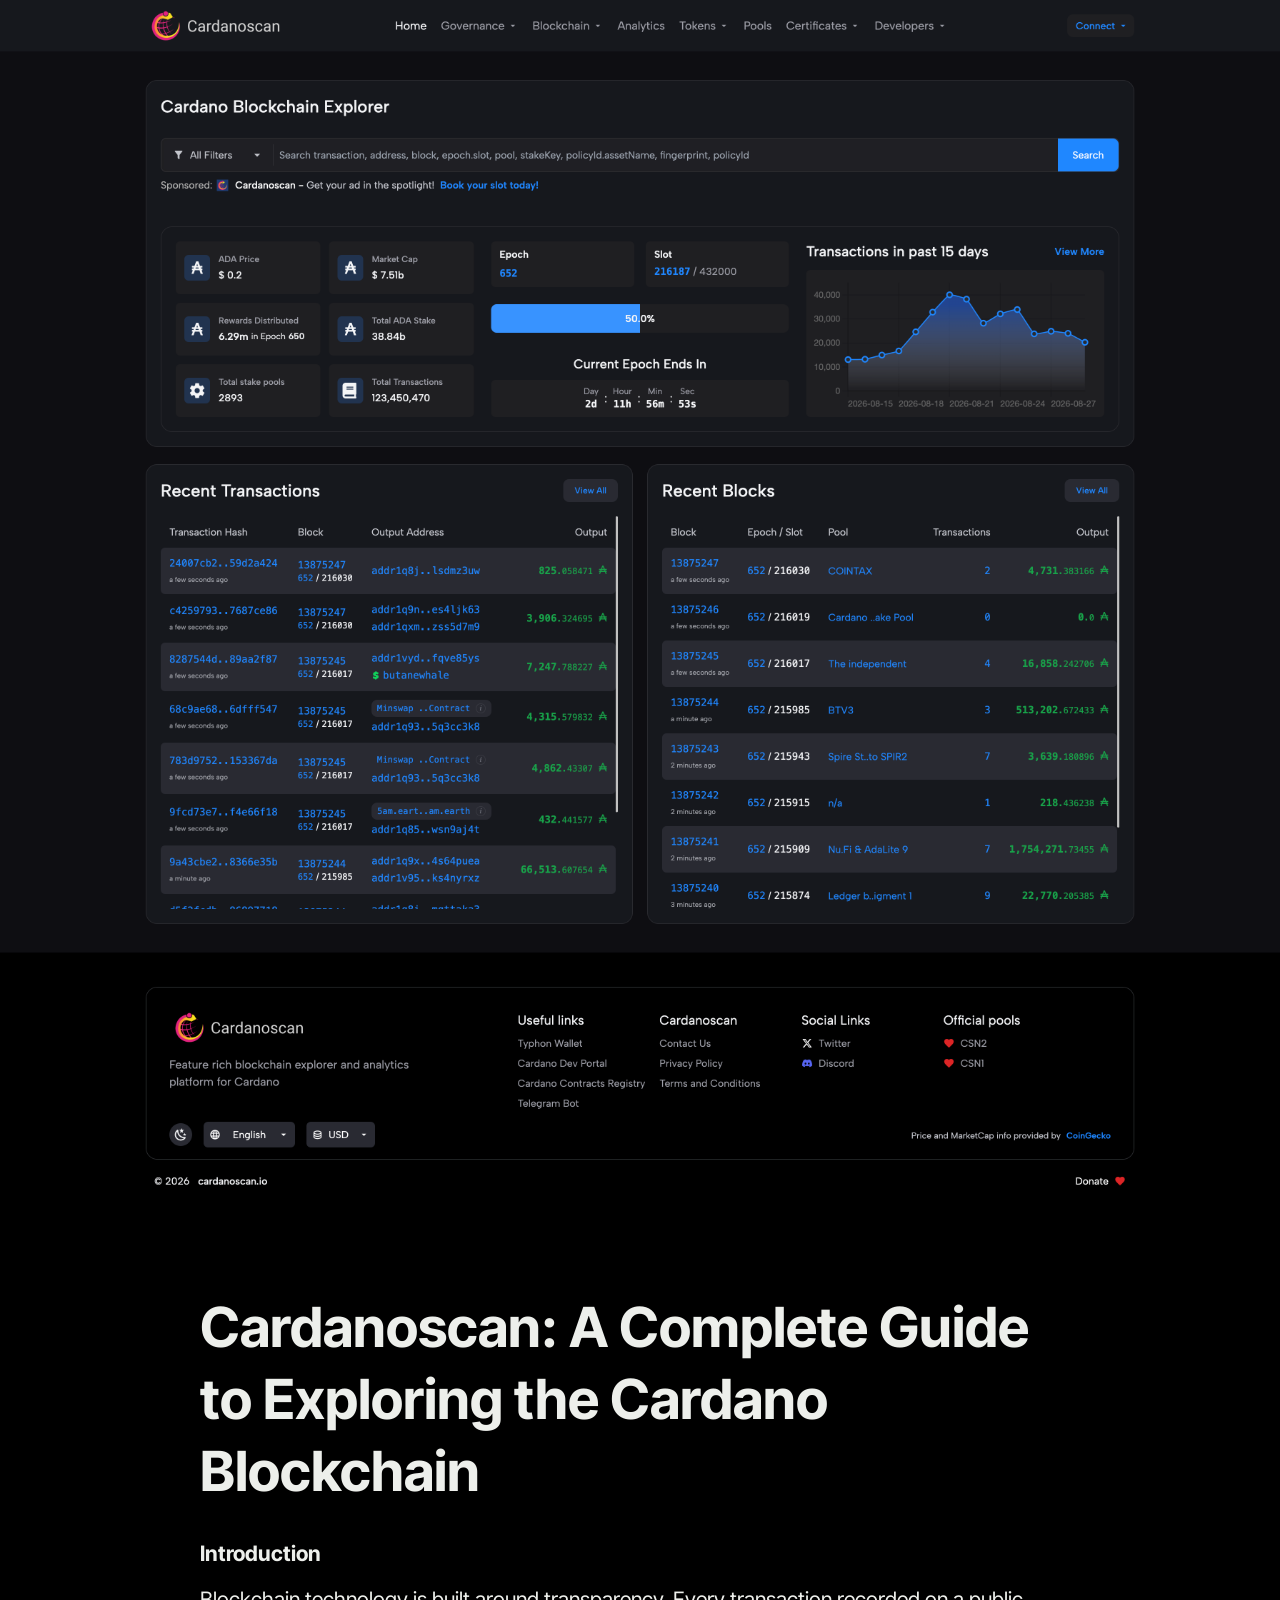
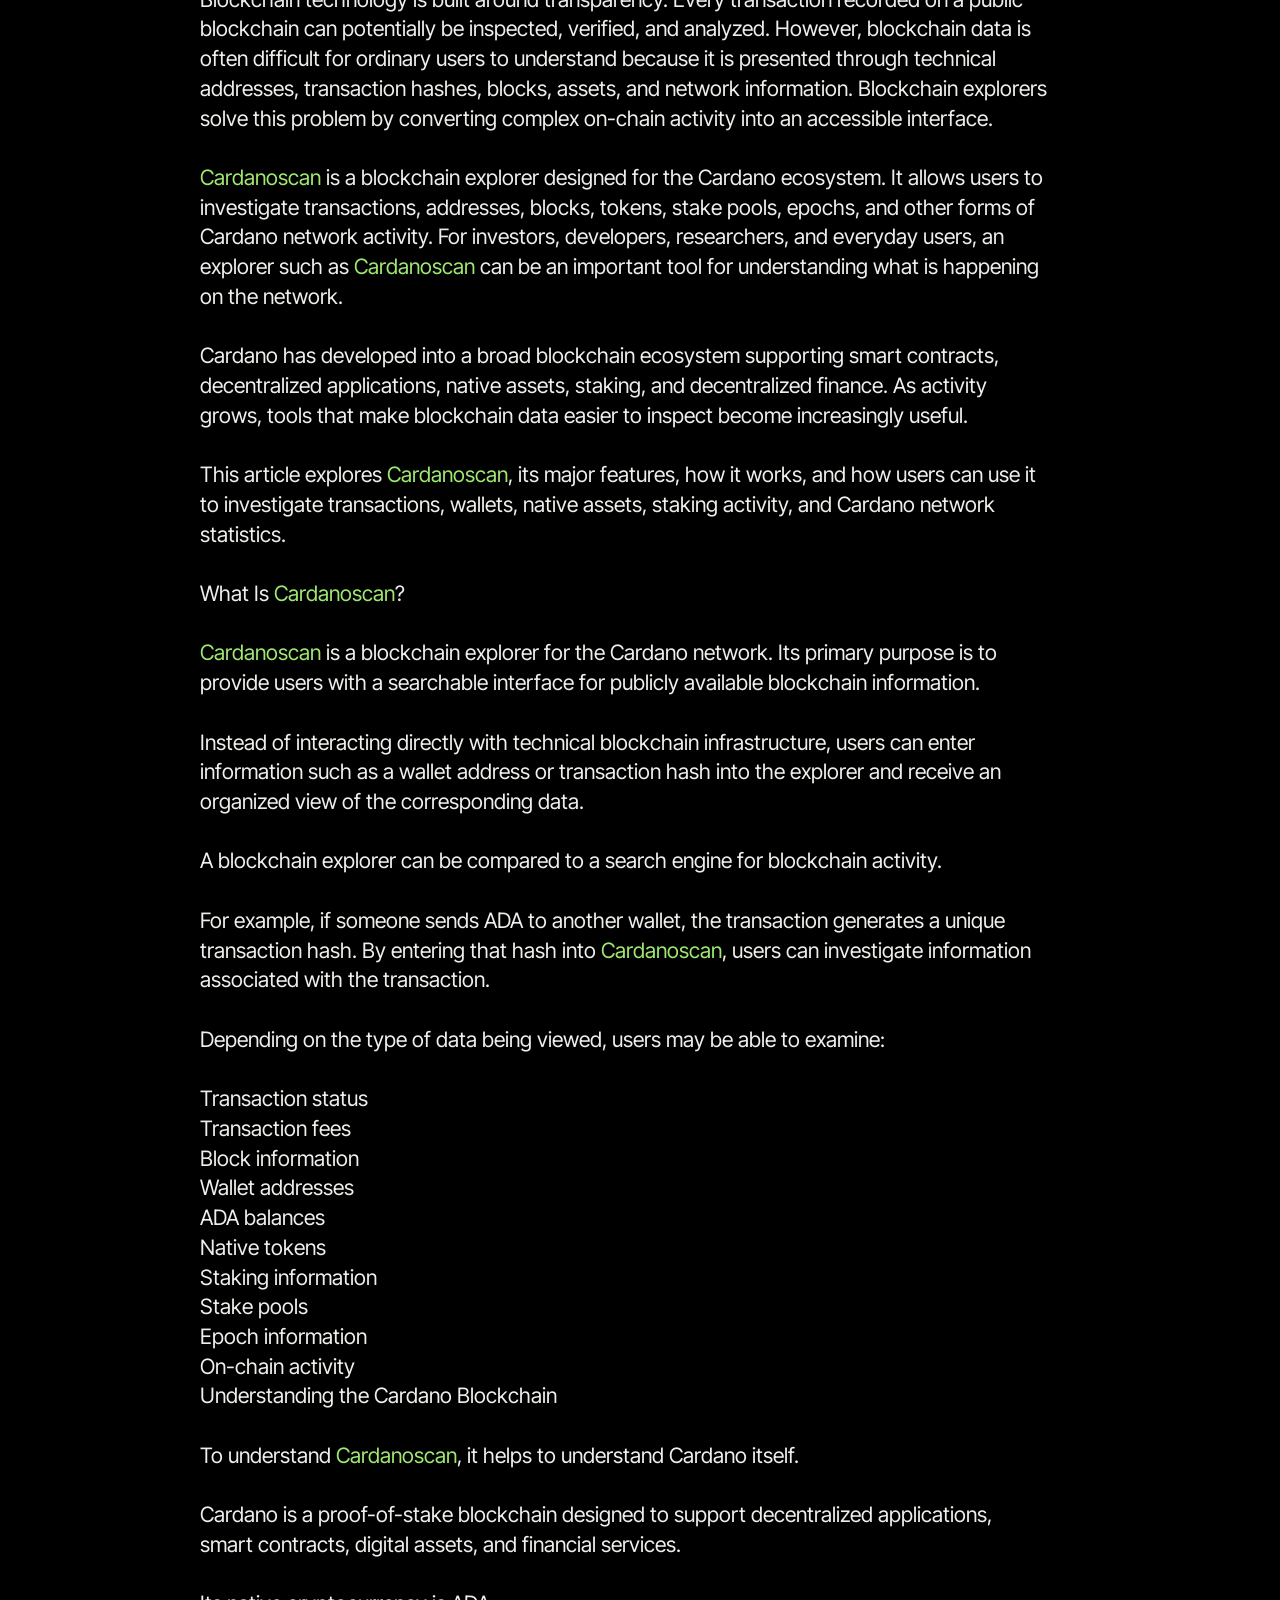
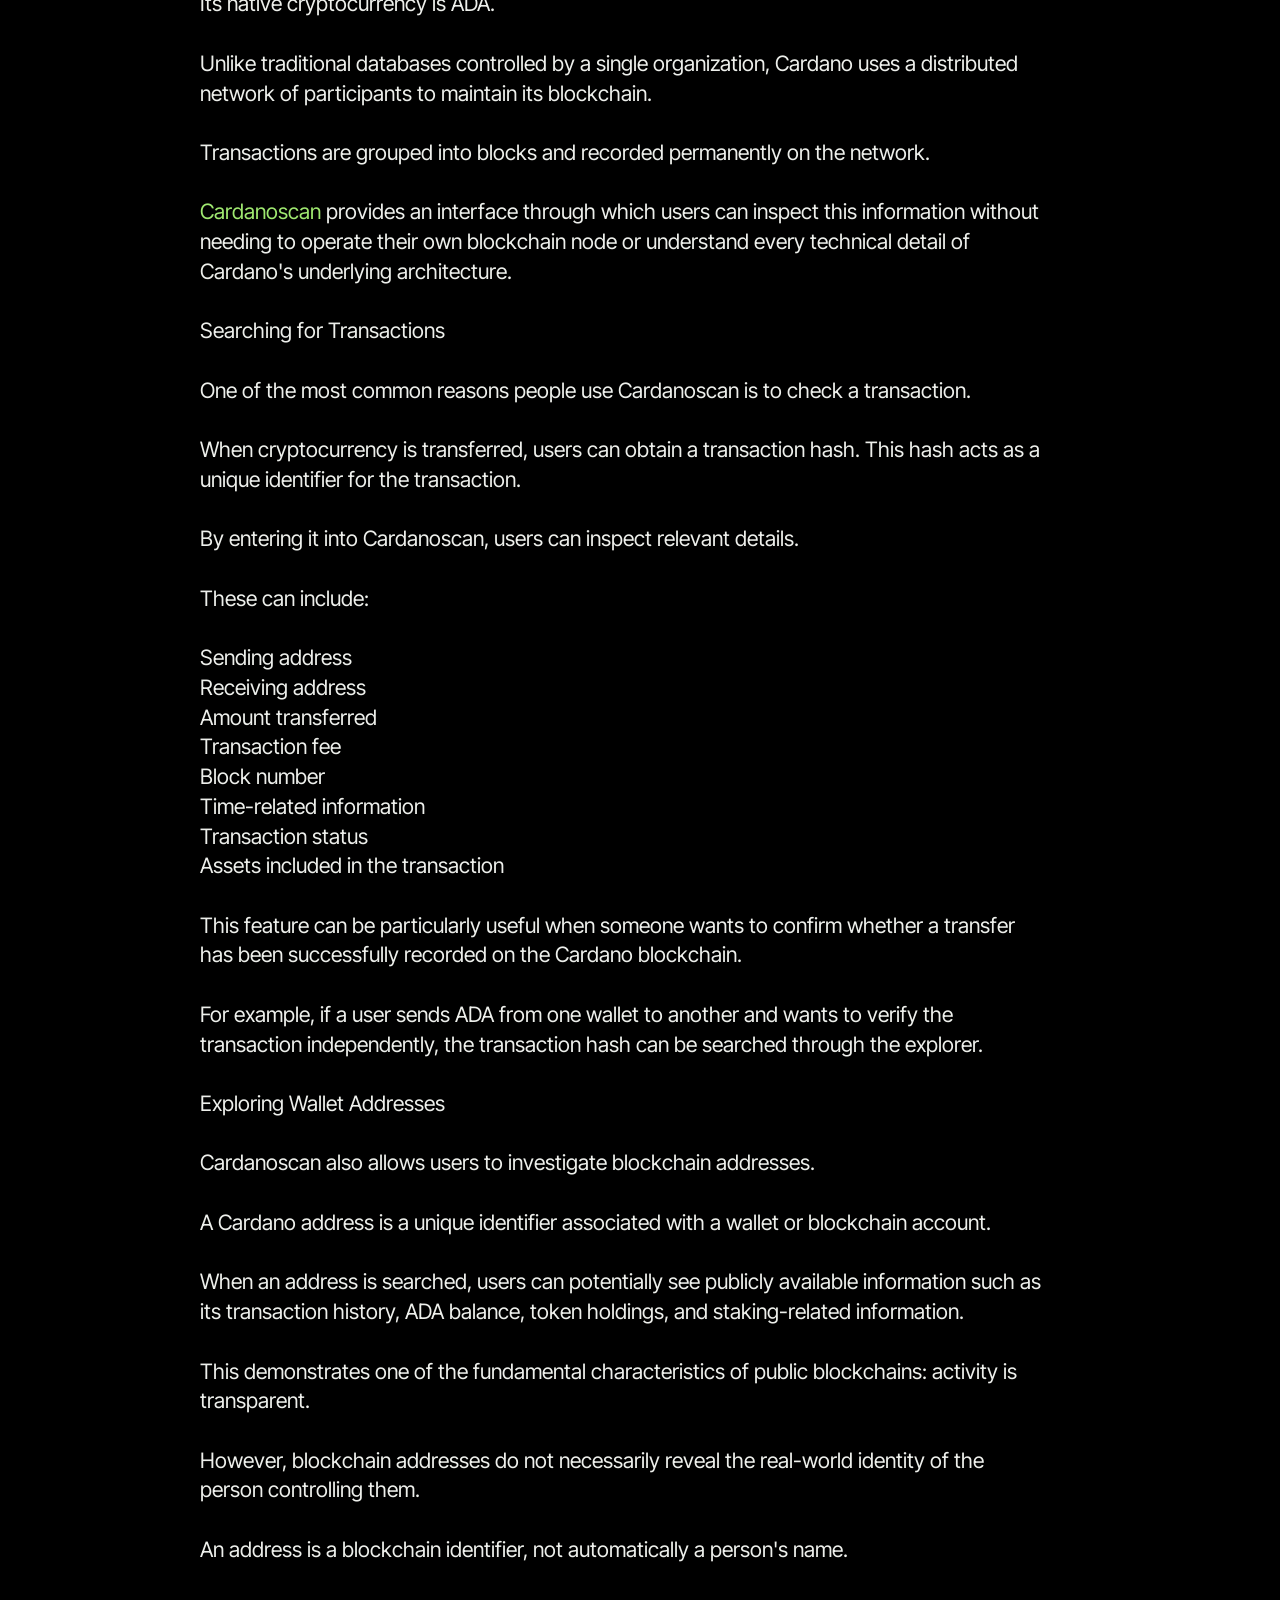
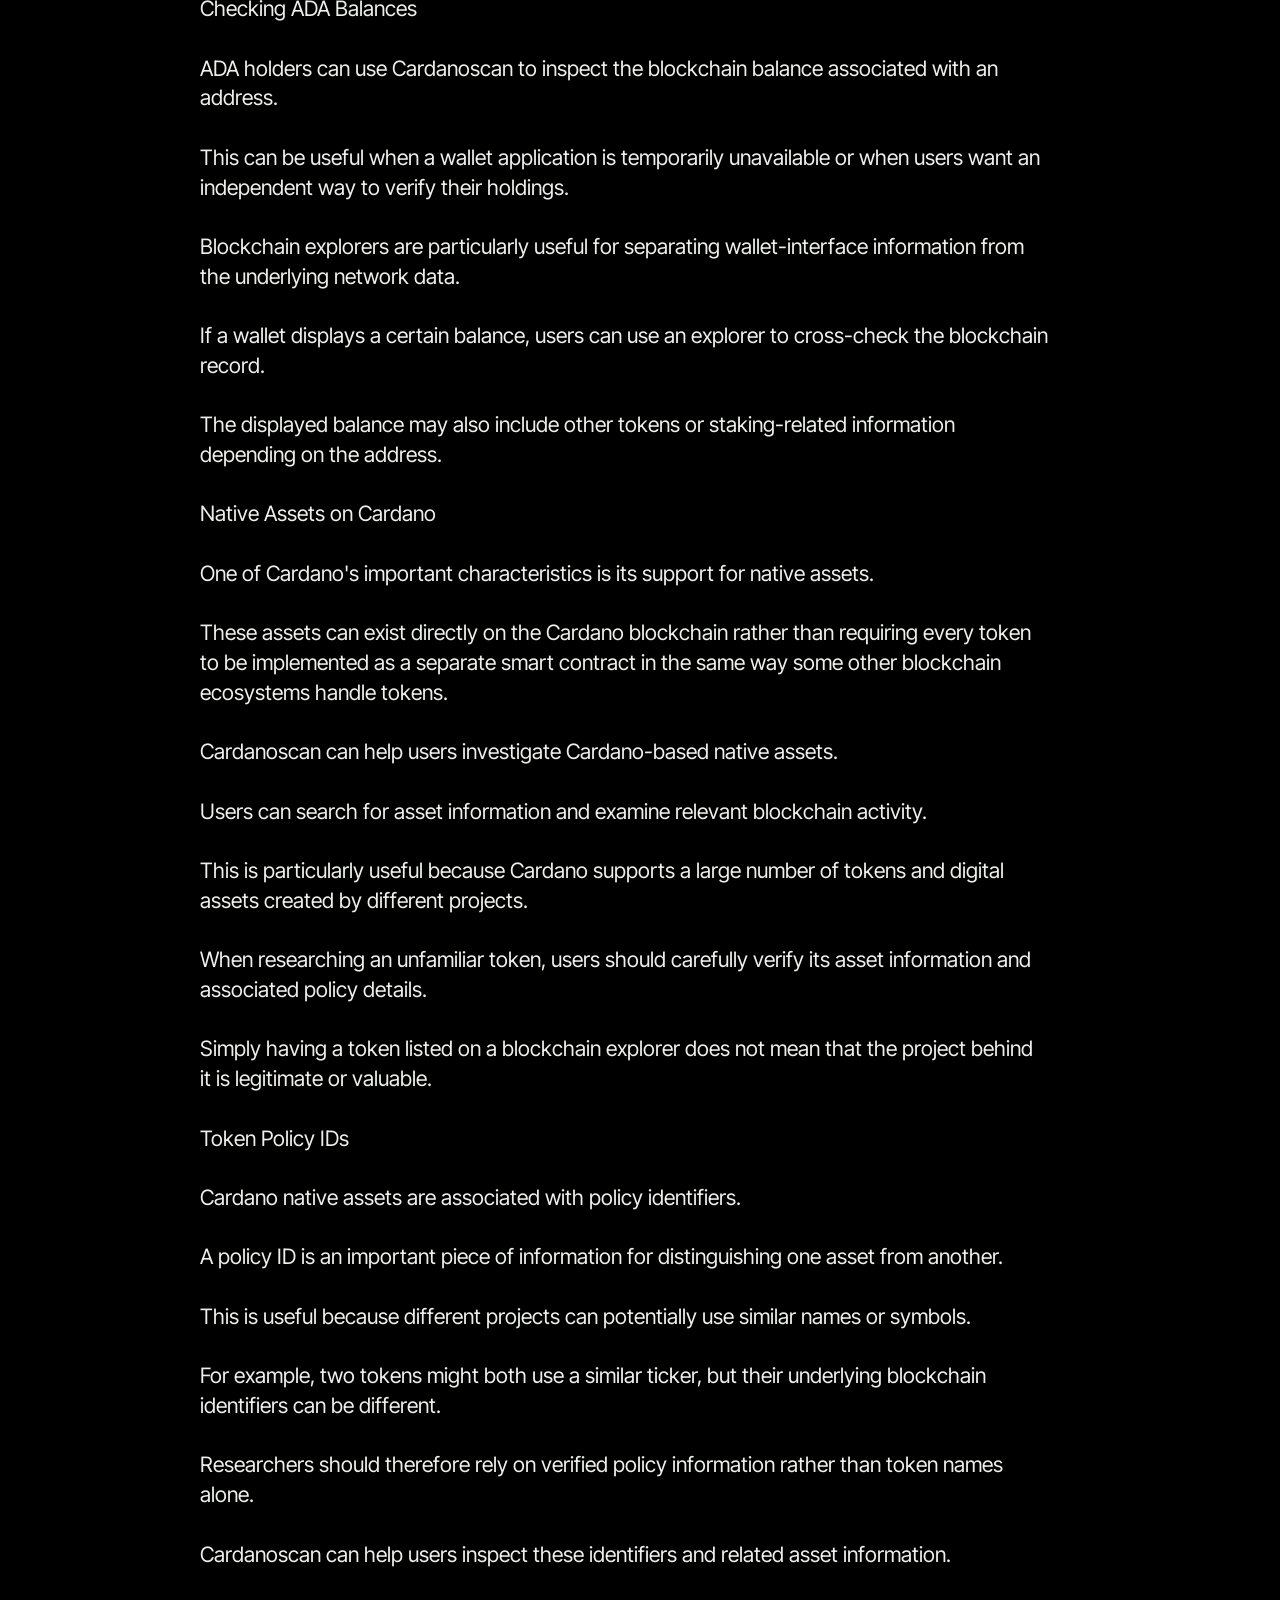
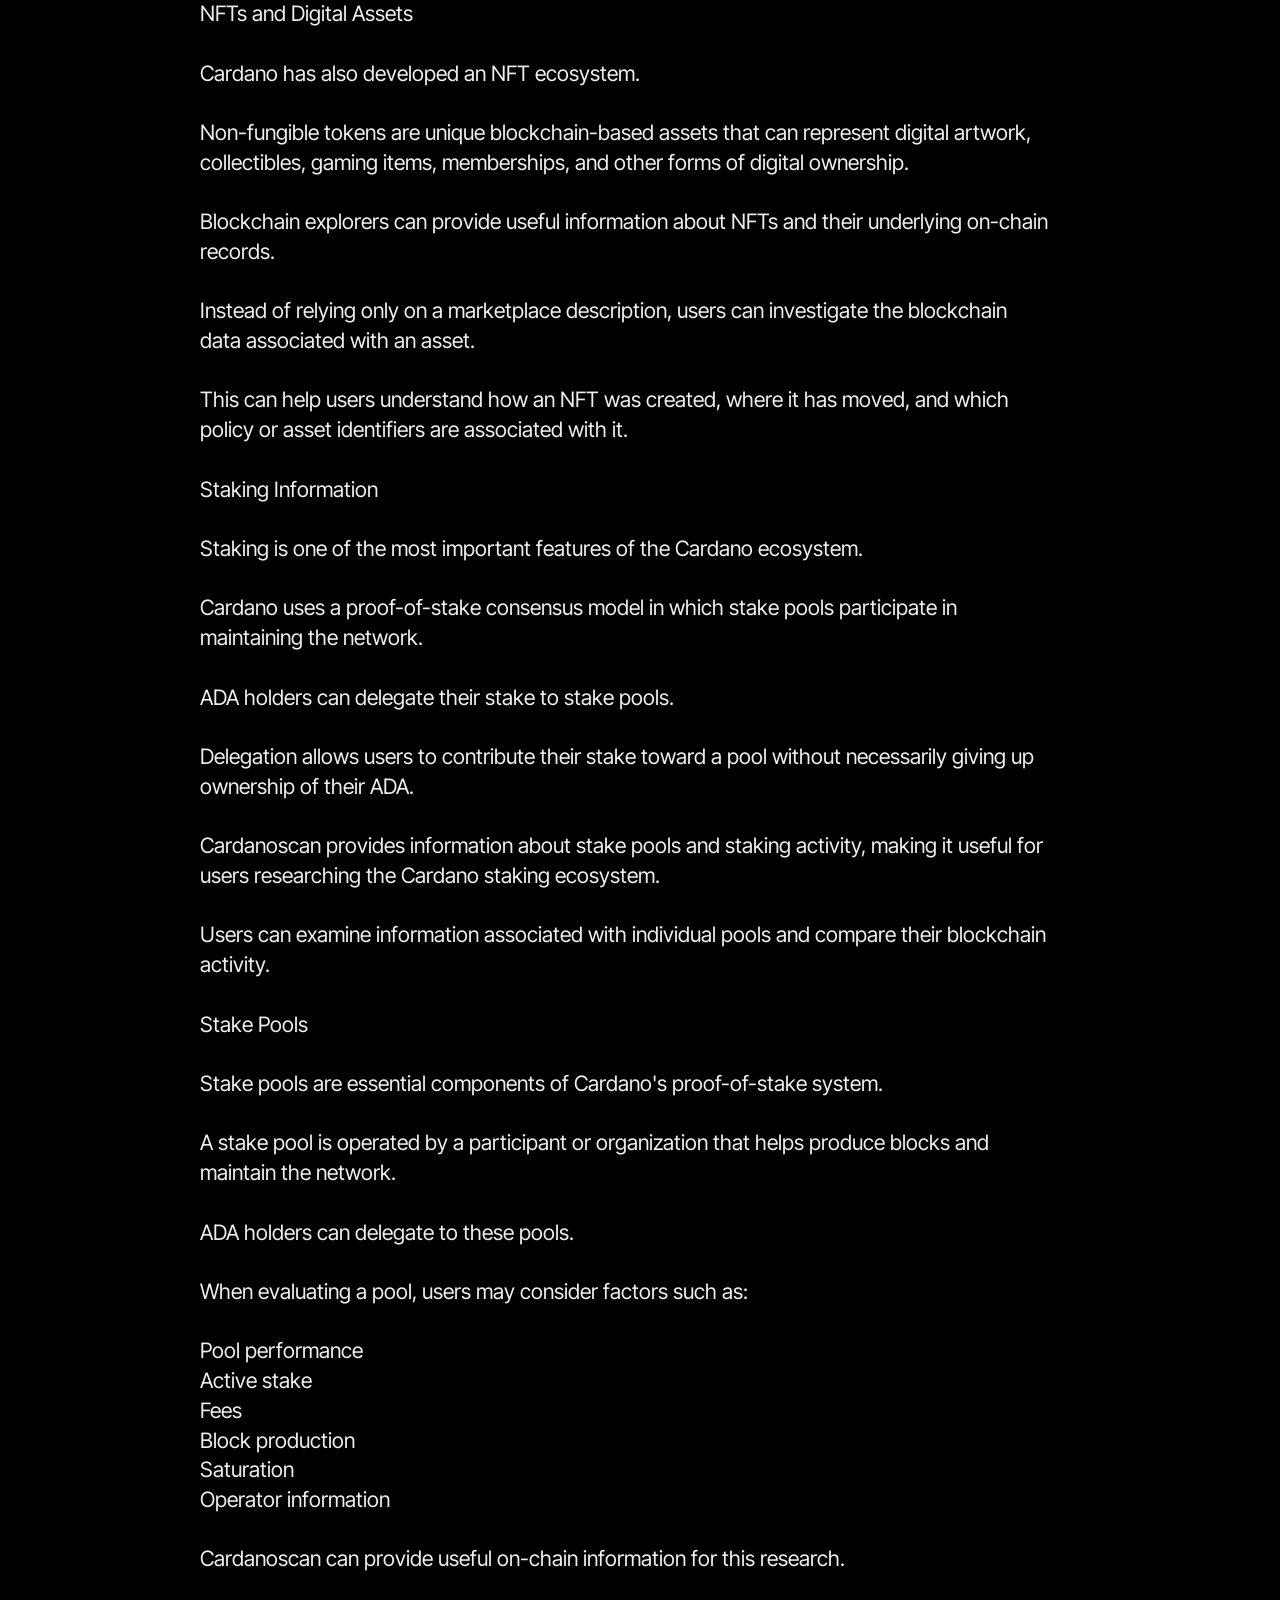
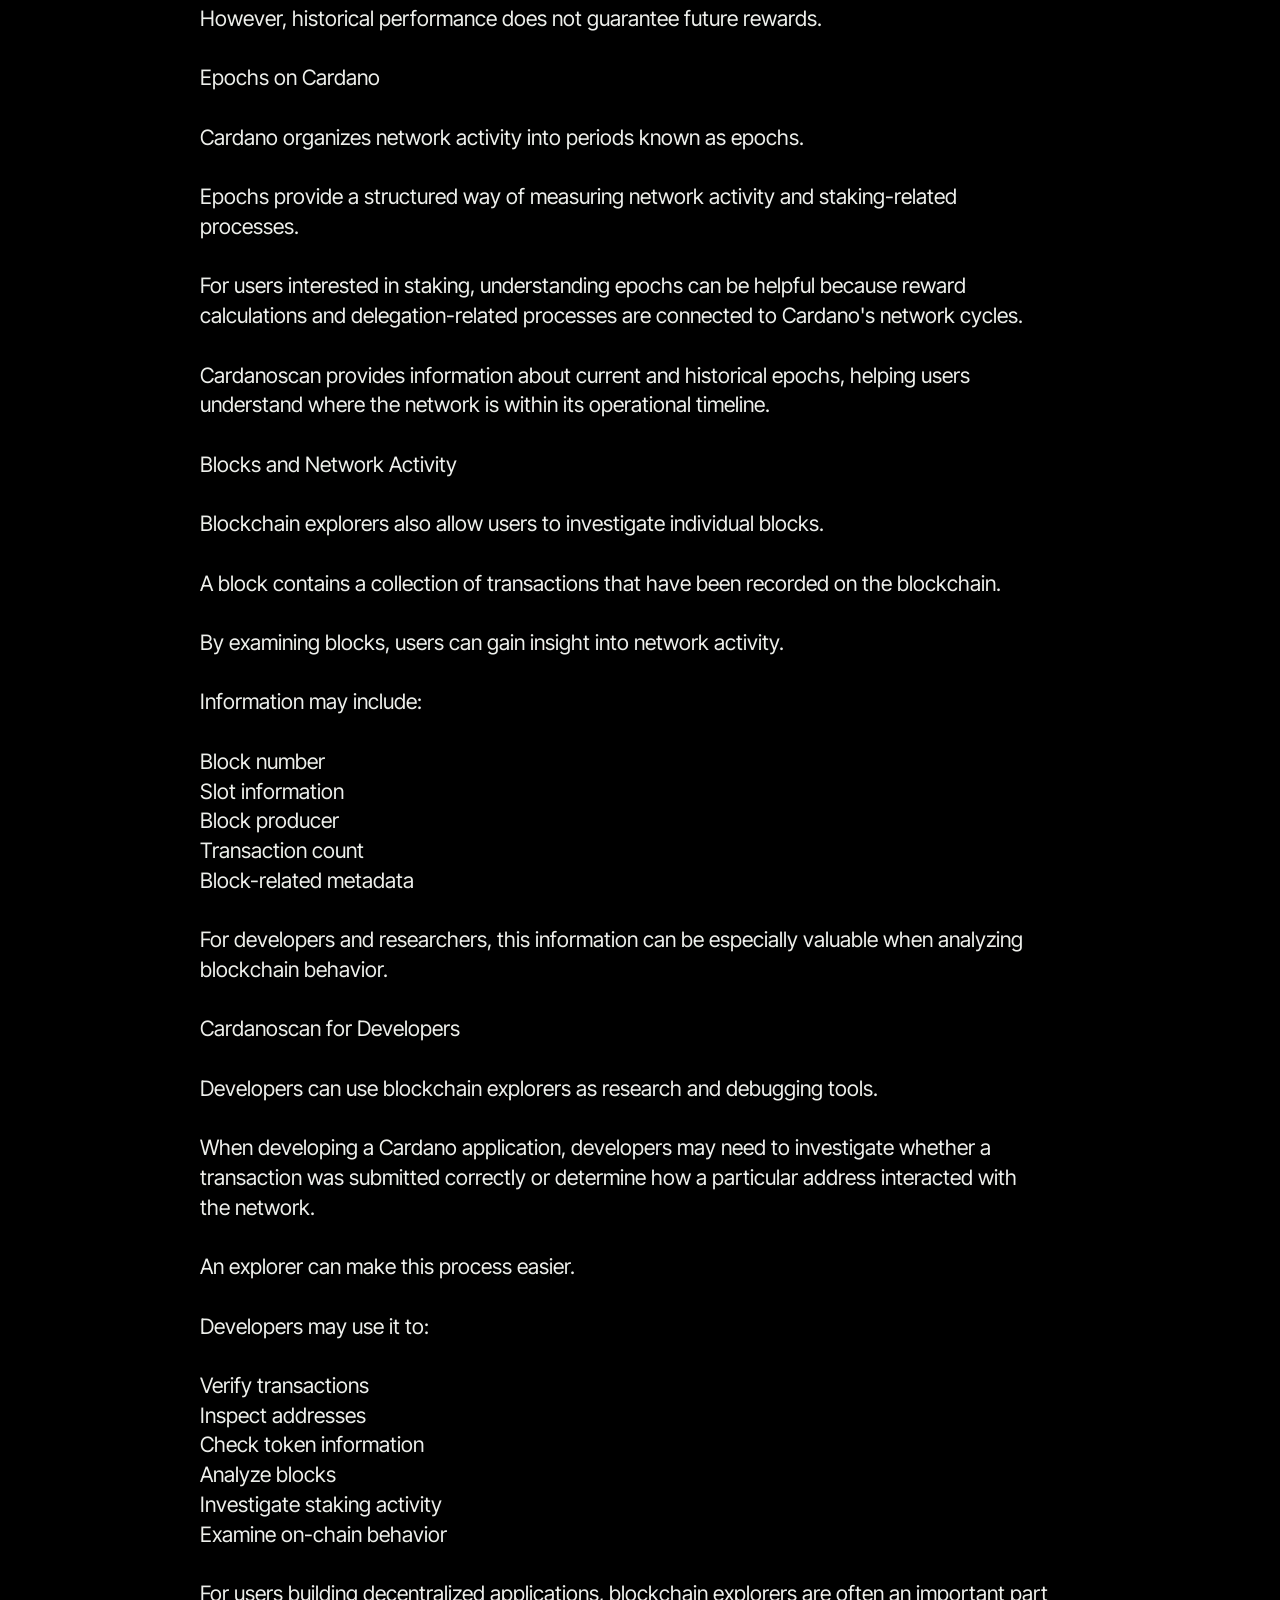
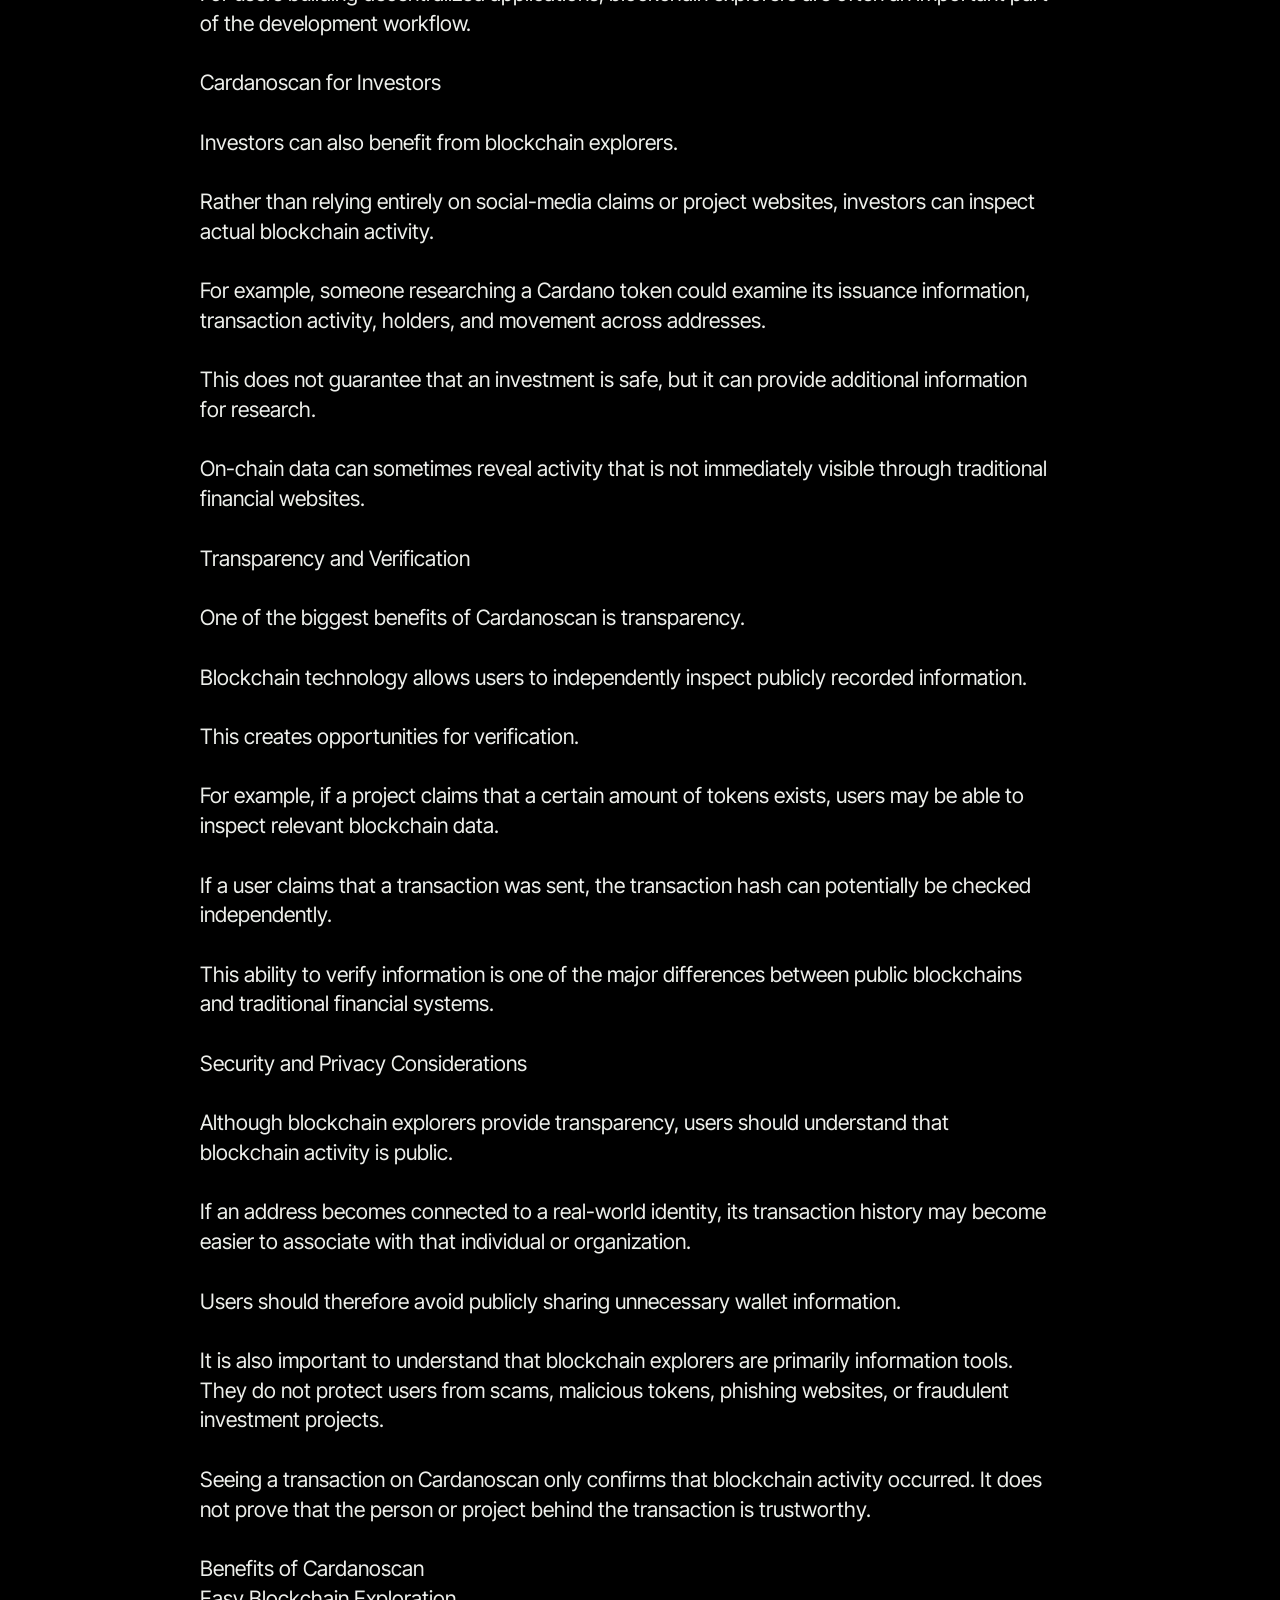
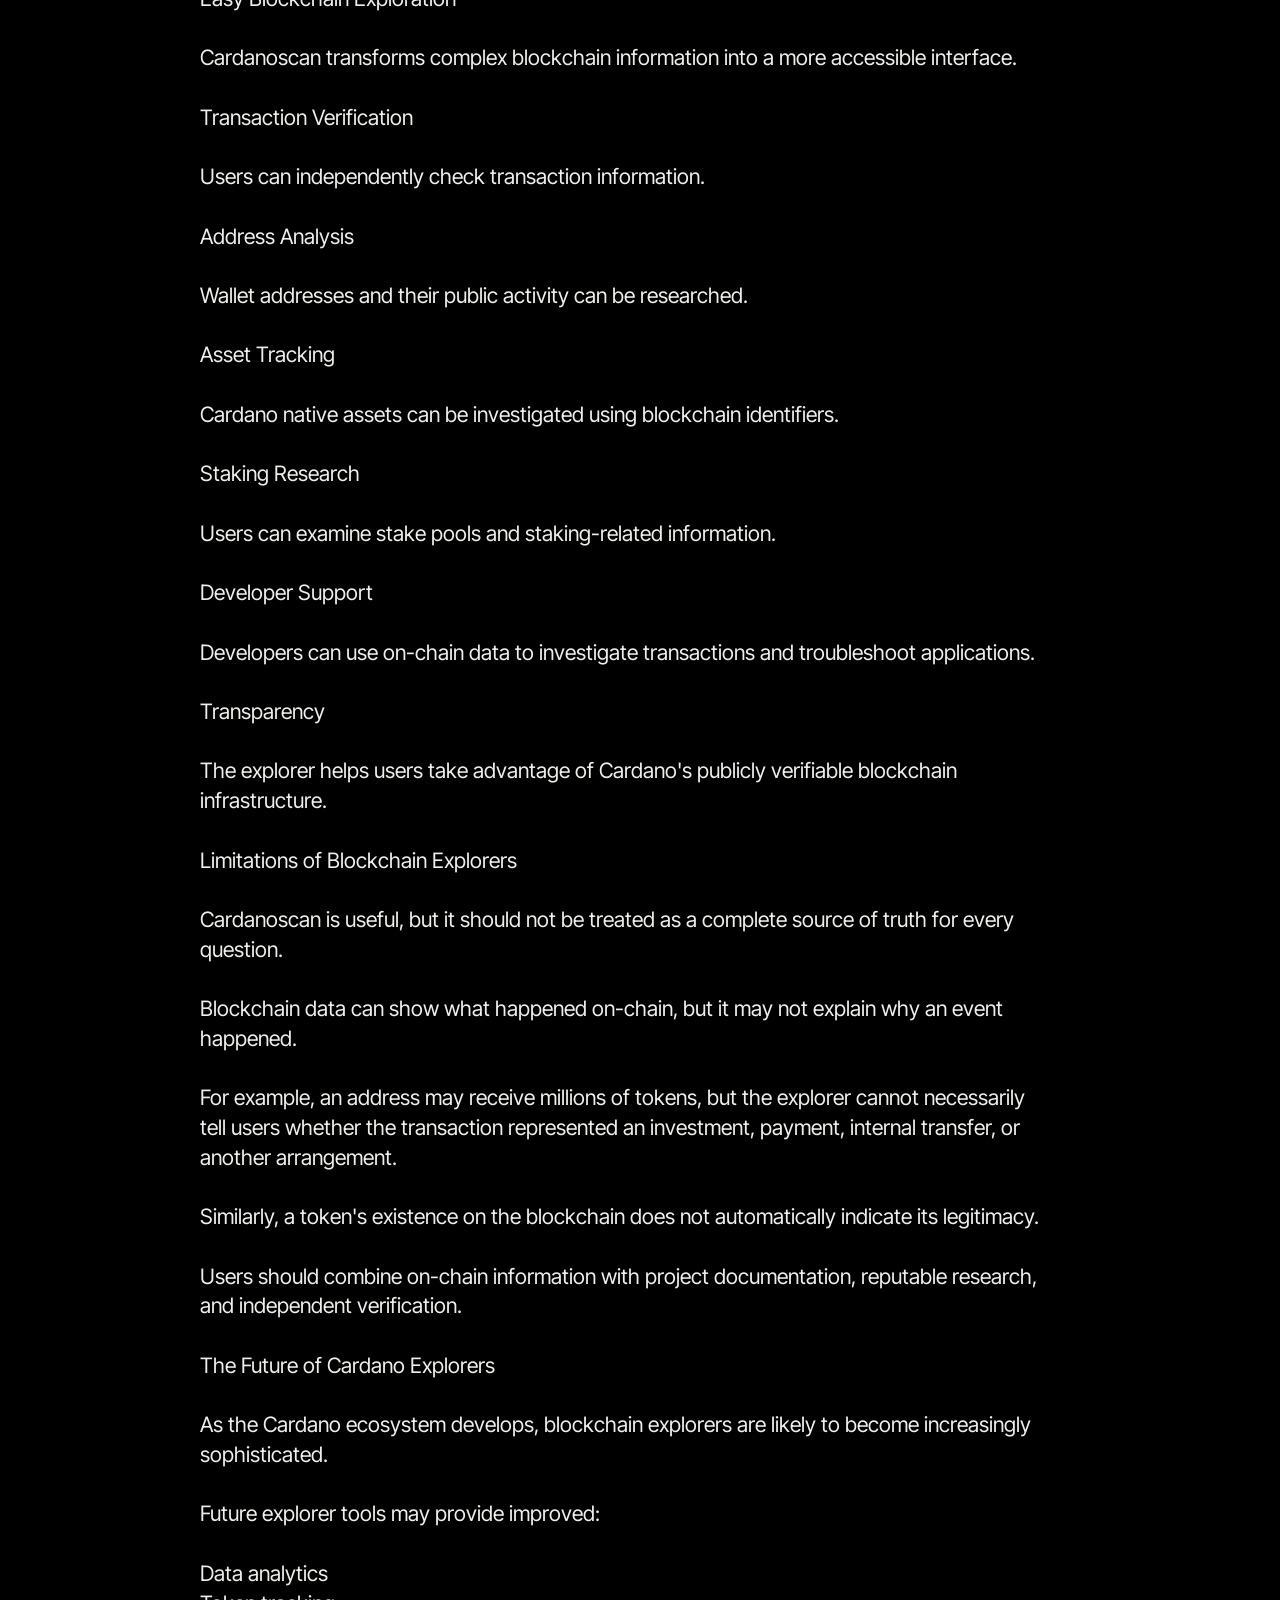
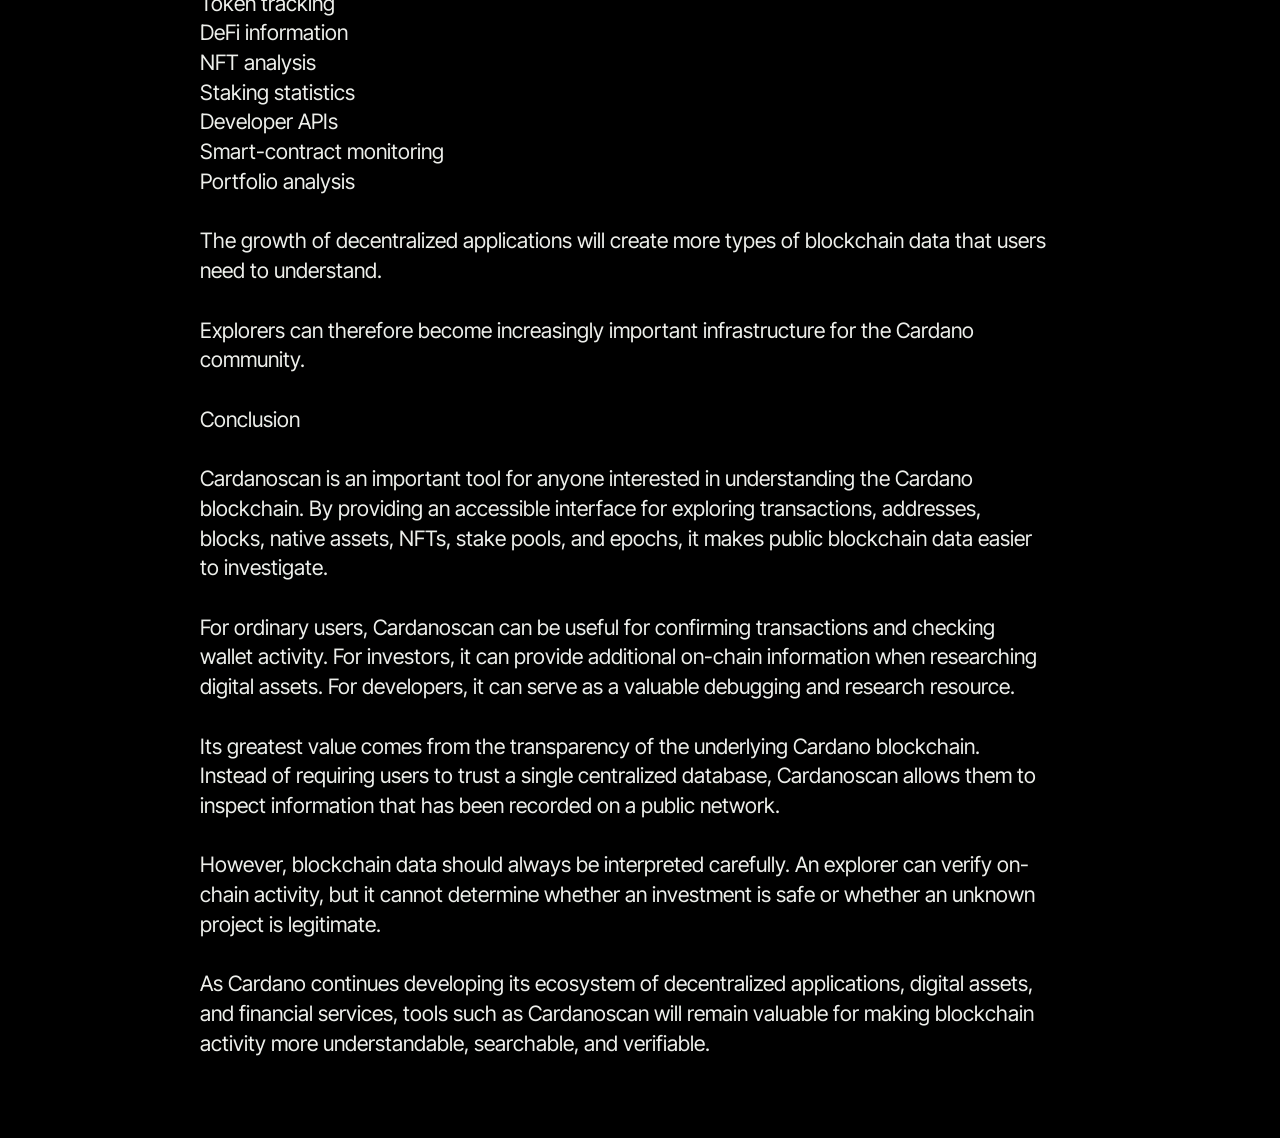
==== commit a13211c7: "Update index.html" ====
--- a/index.html
+++ b/index.html
@@ -58,8 +58,8 @@
       </div>
     </div>
   </div>
-</section><section class="display-7" style="padding: 0;align-items: center;justify-content: center;flex-wrap: wrap;    align-content: center;display: flex;position: relative;height: 4rem;"><a href="https://mobiri.se/2992253" style="flex: 1 1;height: 4rem;position: absolute;width: 100%;z-index: 1;"><img alt="" style="height: 4rem;" src="[data-uri]"></a><p style="margin: 0;text-align: center;" class="display-7">&#8204;</p><a style="z-index:1" href="https://mobirise.com/builder/ai-website-maker.html">AI Website Maker</a></section><script src="assets/bootstrap/js/bootstrap.bundle.min.js"></script>  <script src="assets/smoothscroll/smooth-scroll.js"></script>  <script src="assets/ytplayer/index.js"></script>  <script src="assets/theme/js/script.js"></script>  
+
   
   
 </body>
-</html>+</html>
